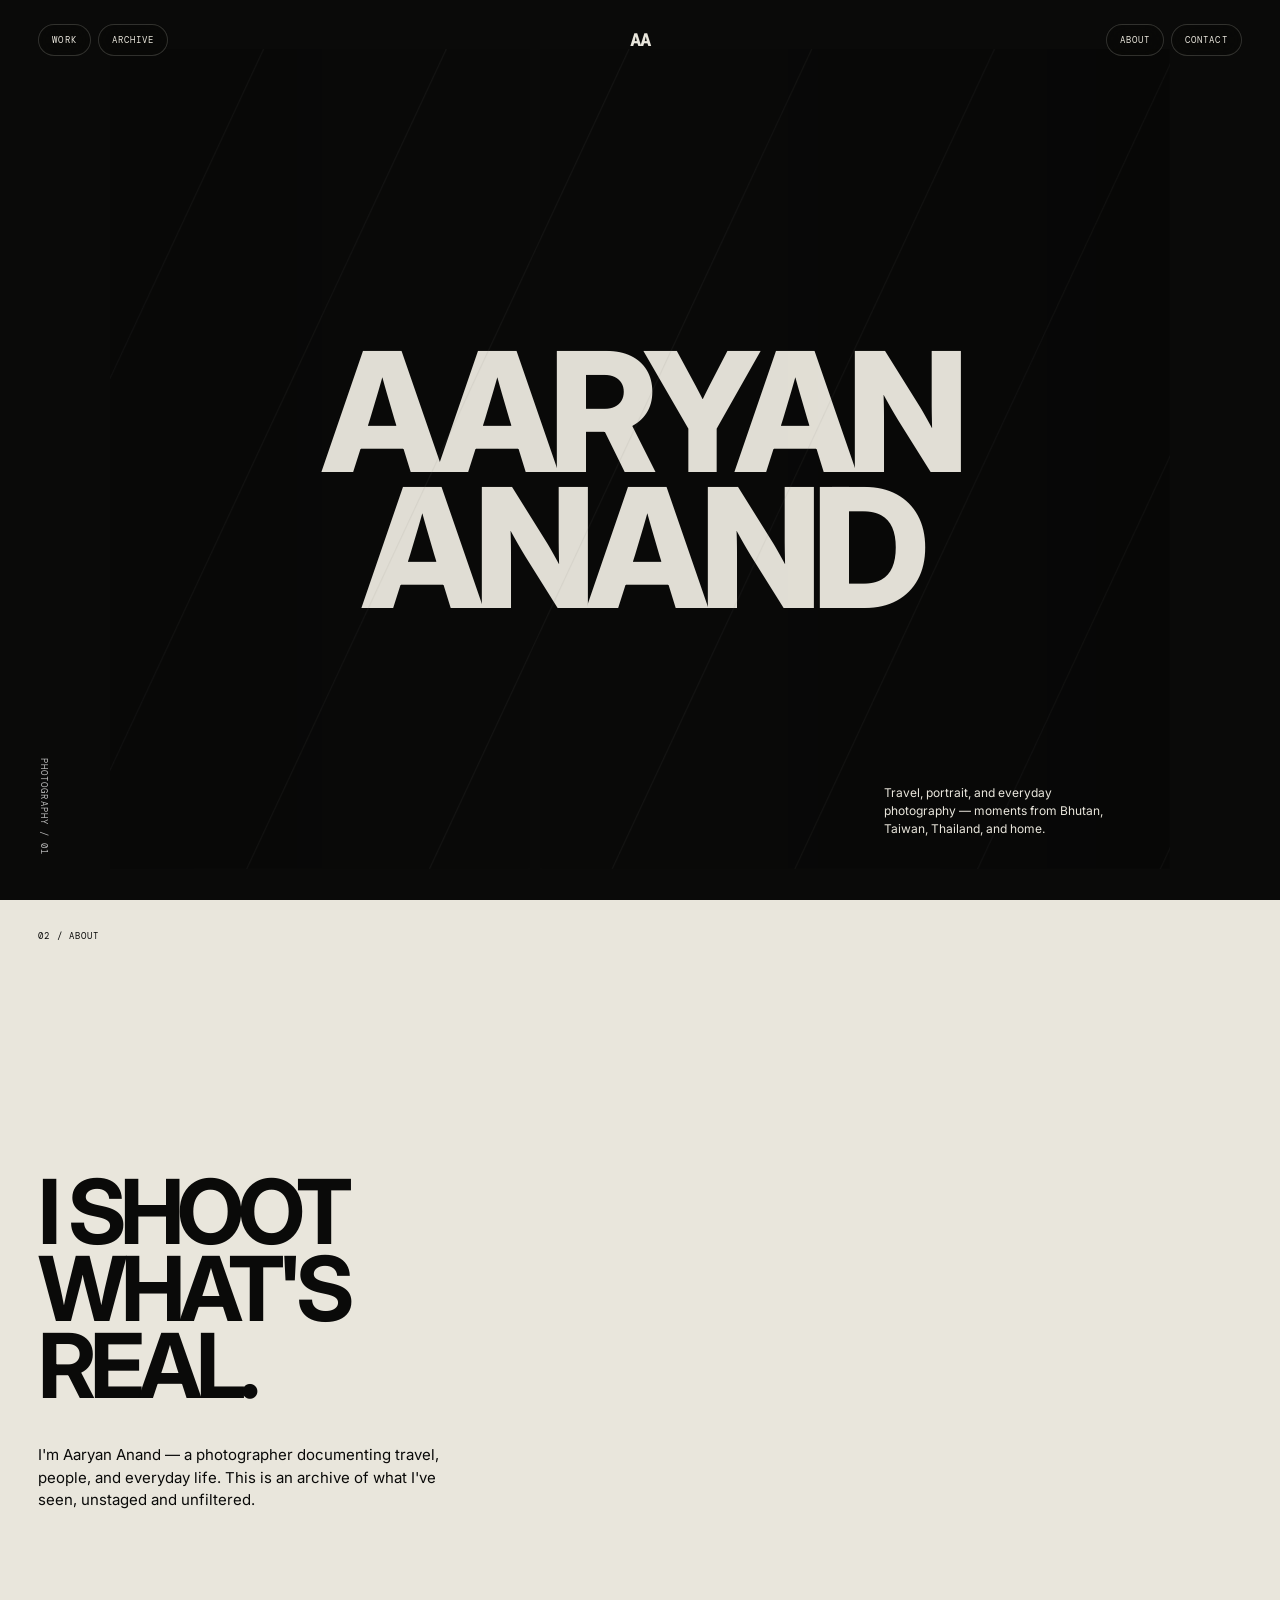
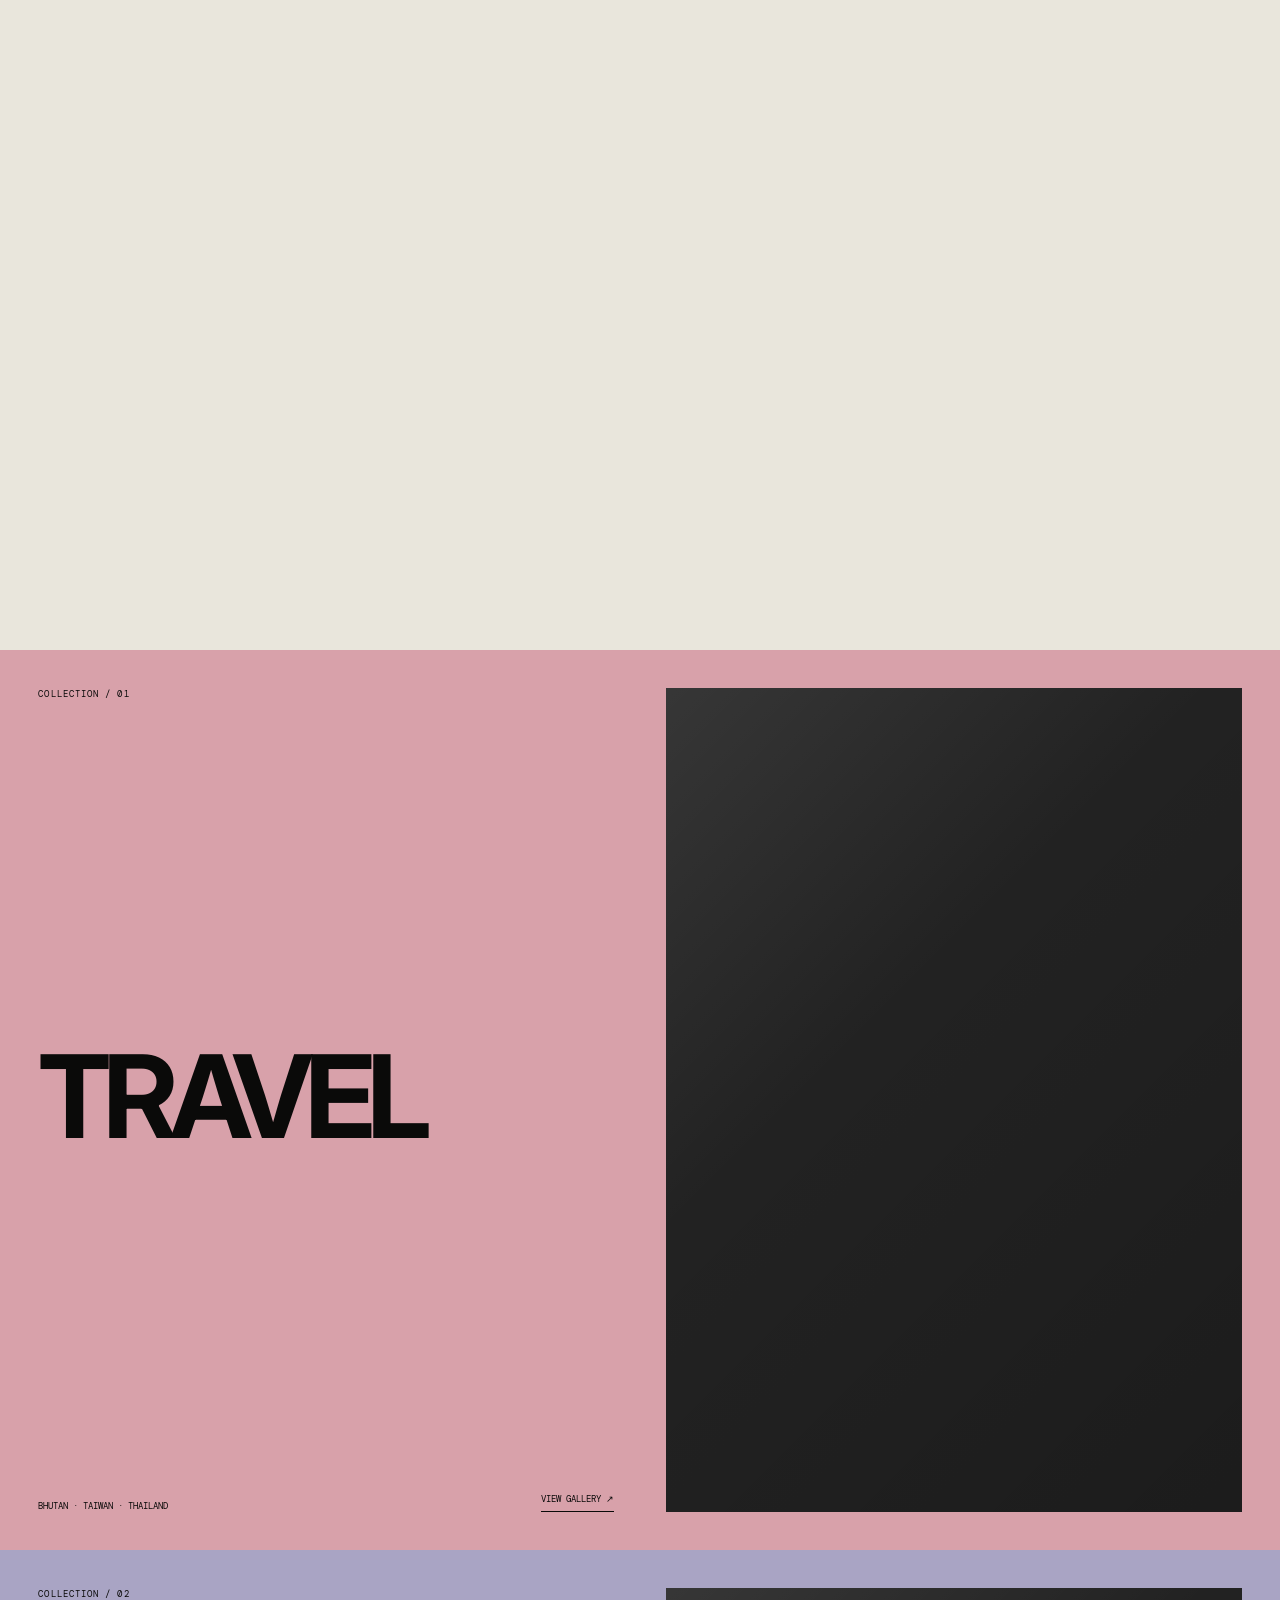
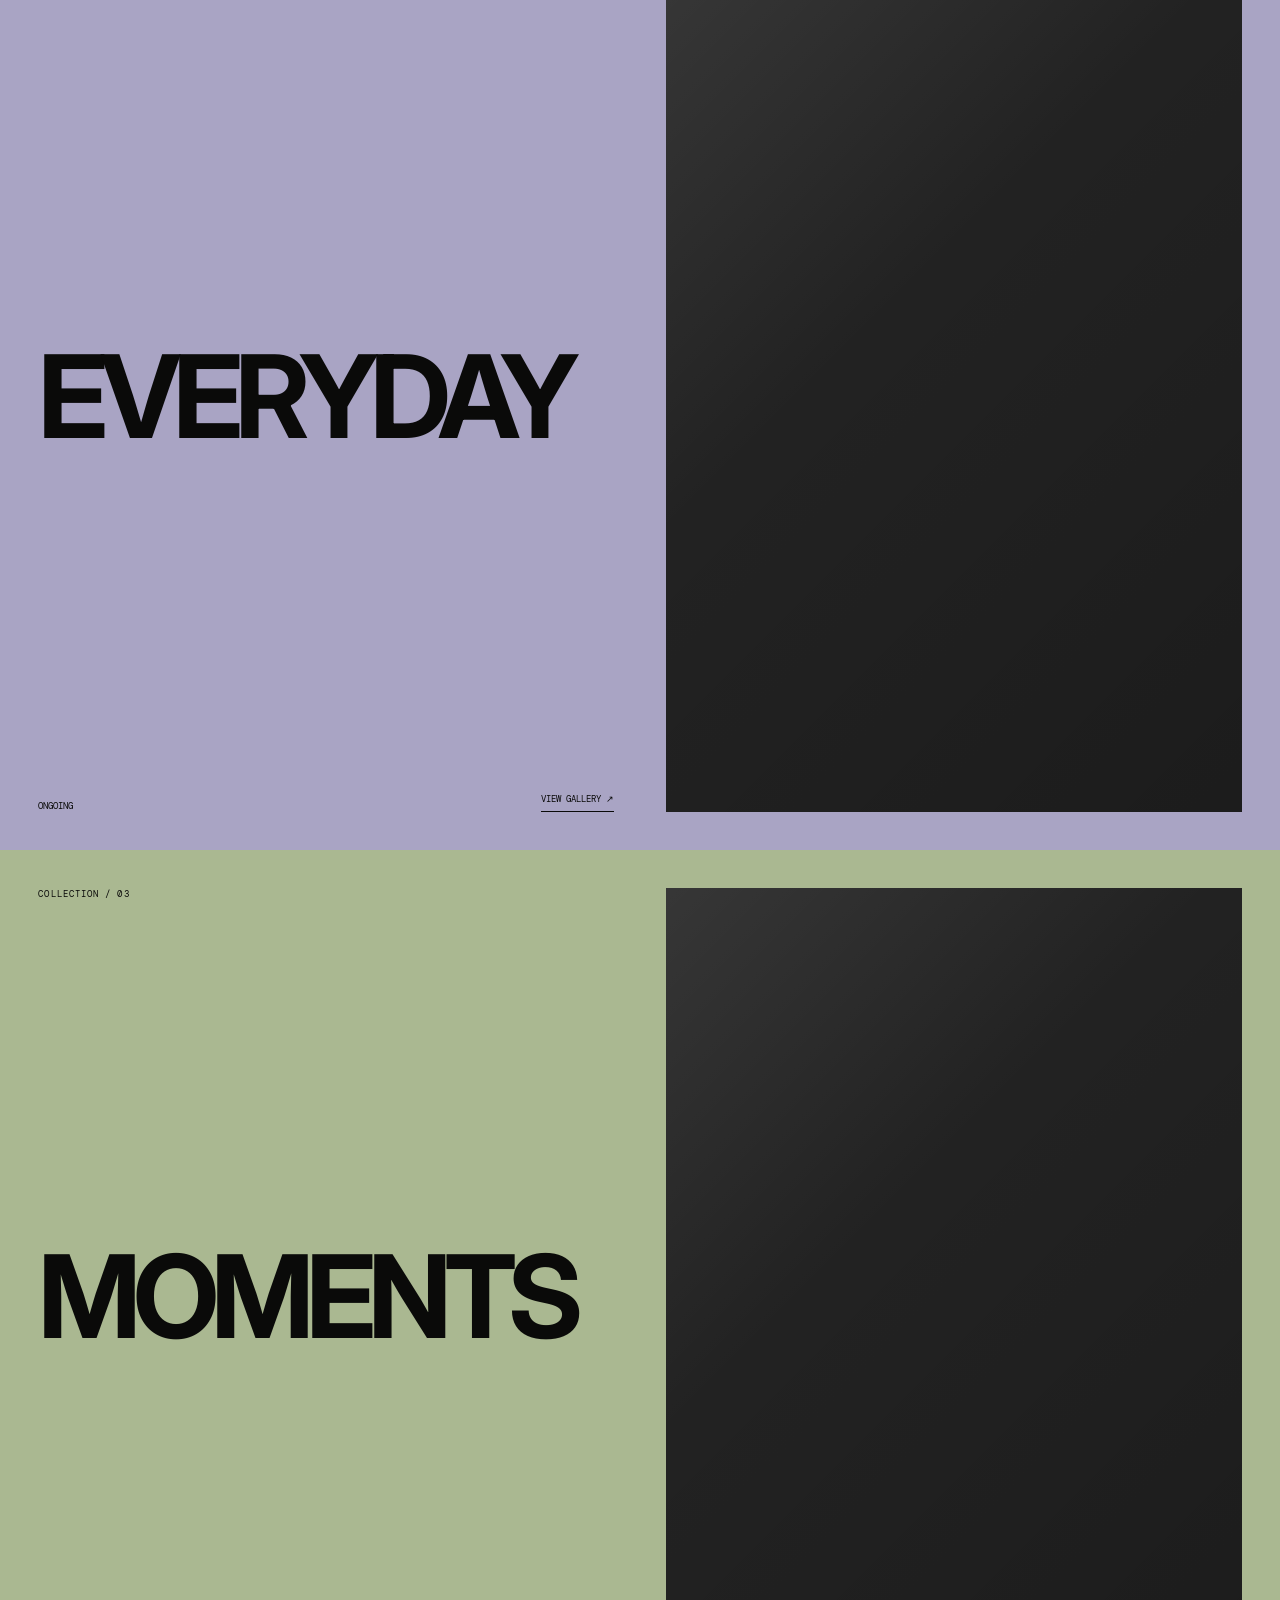
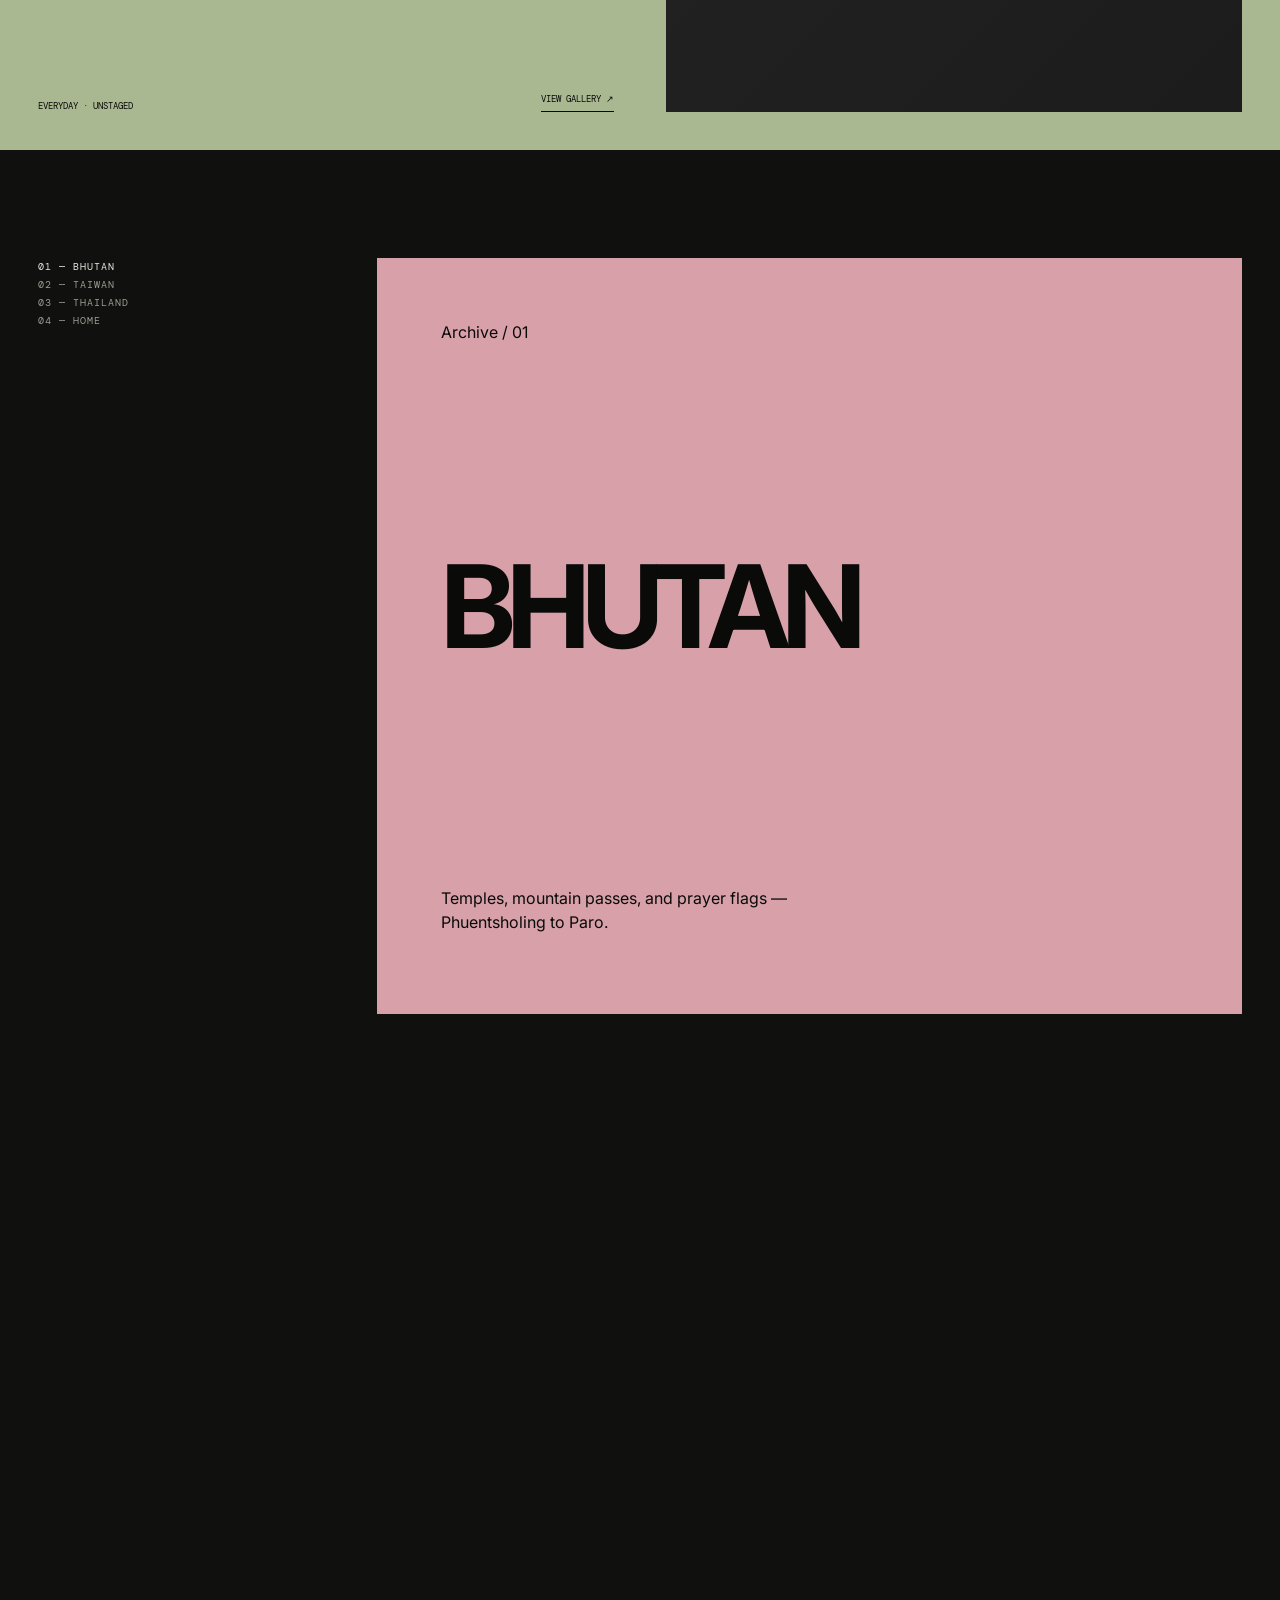
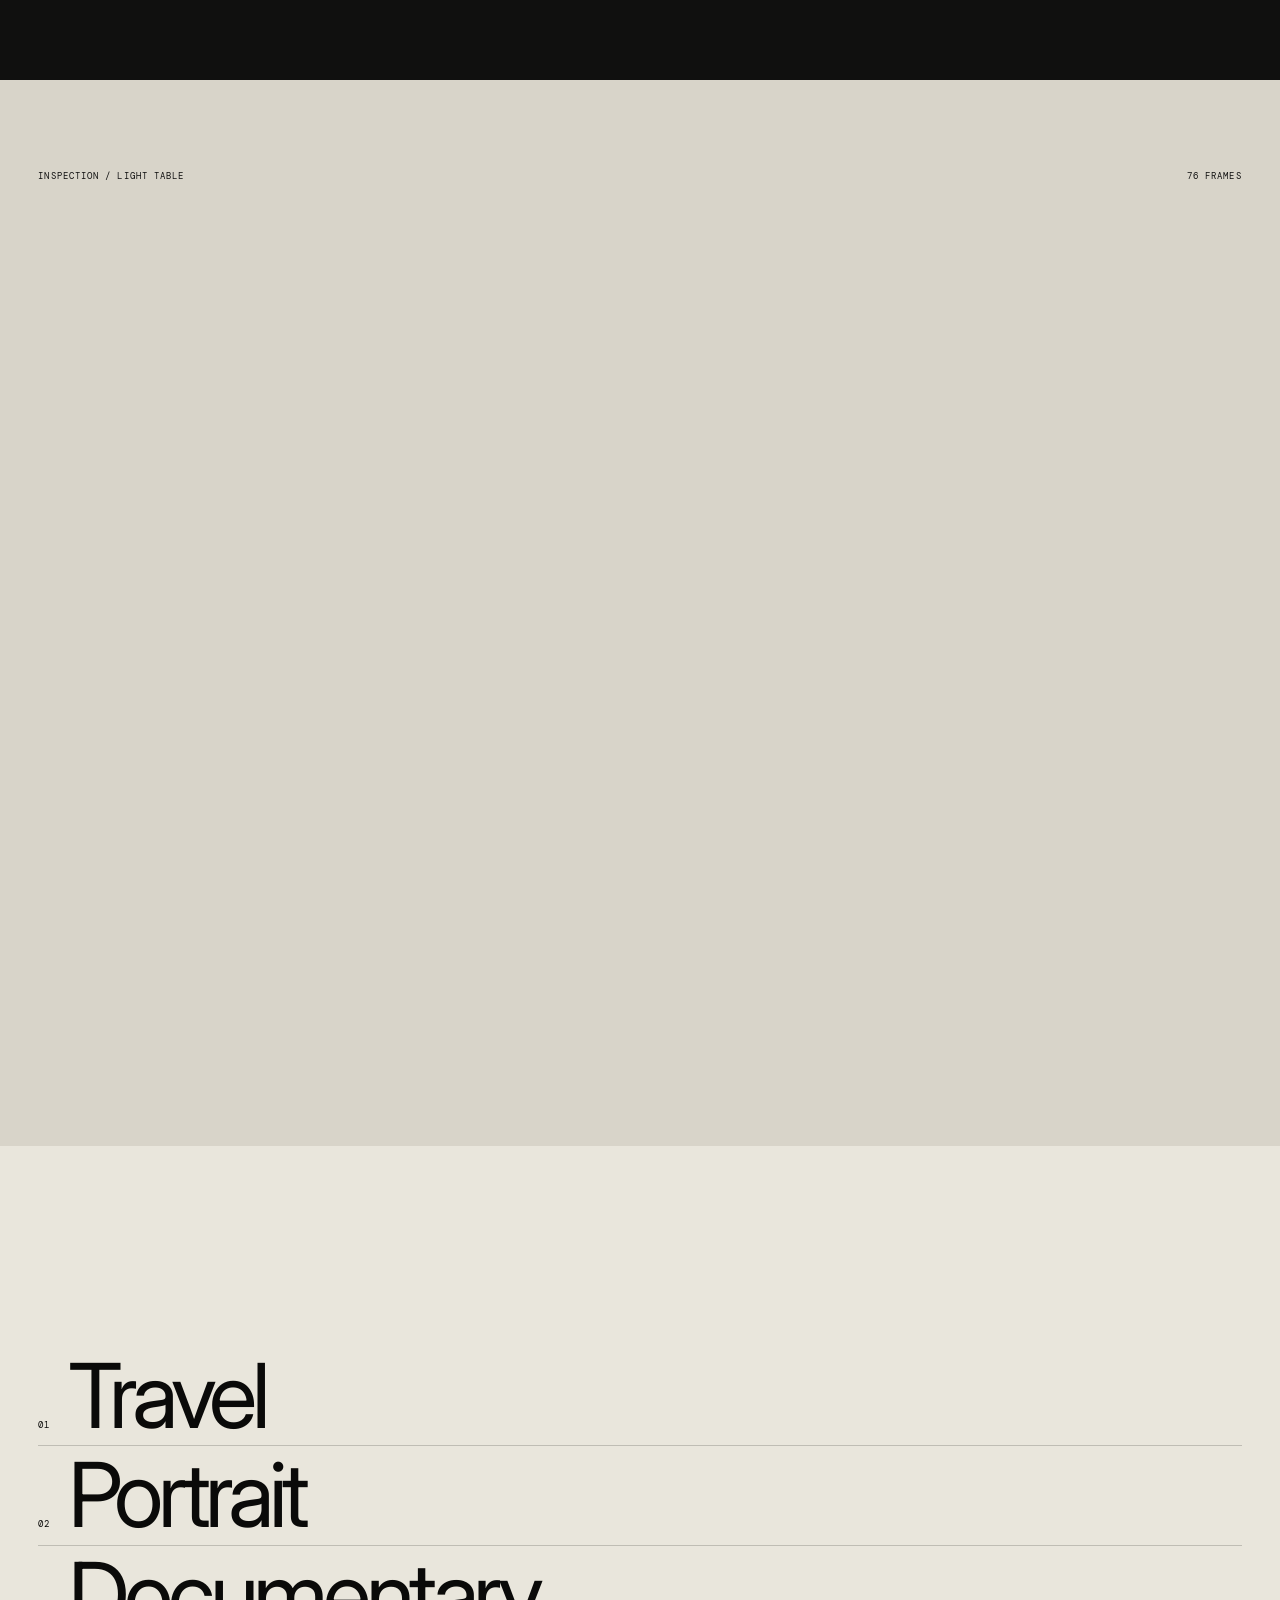
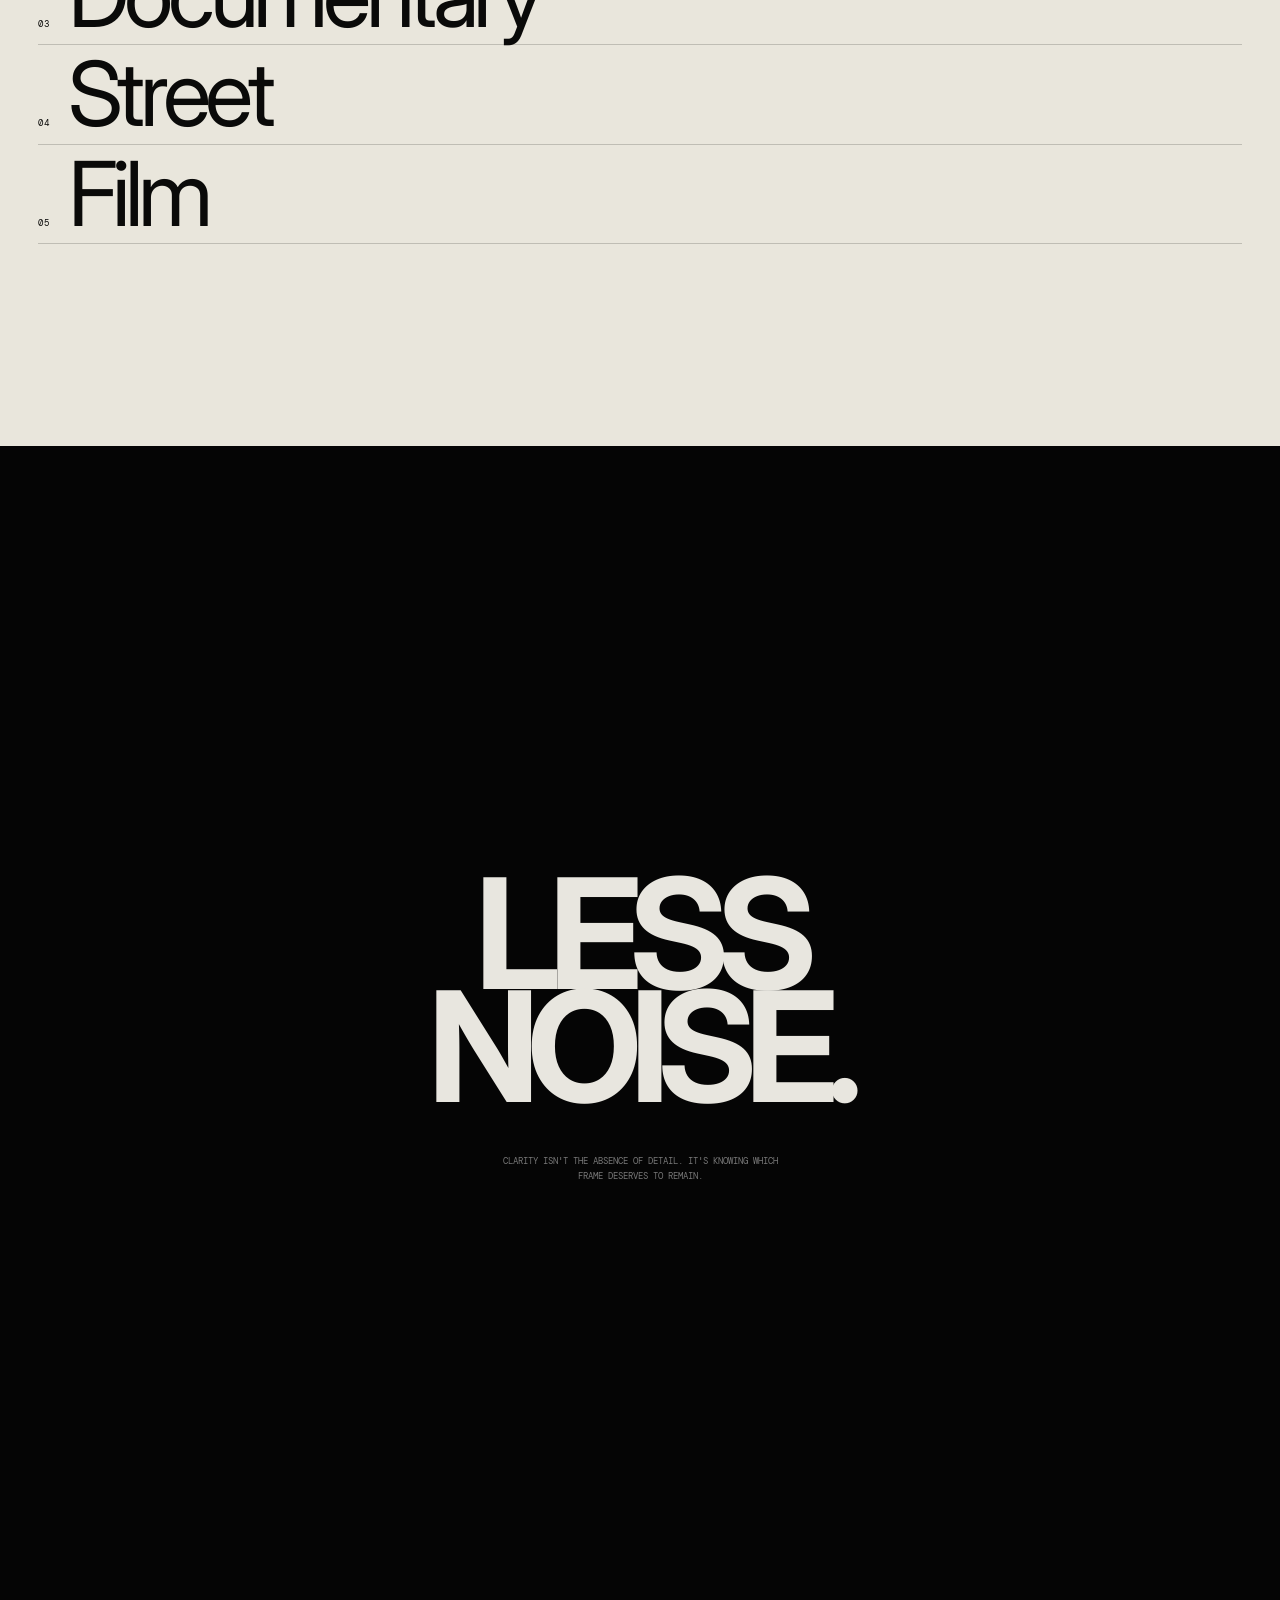
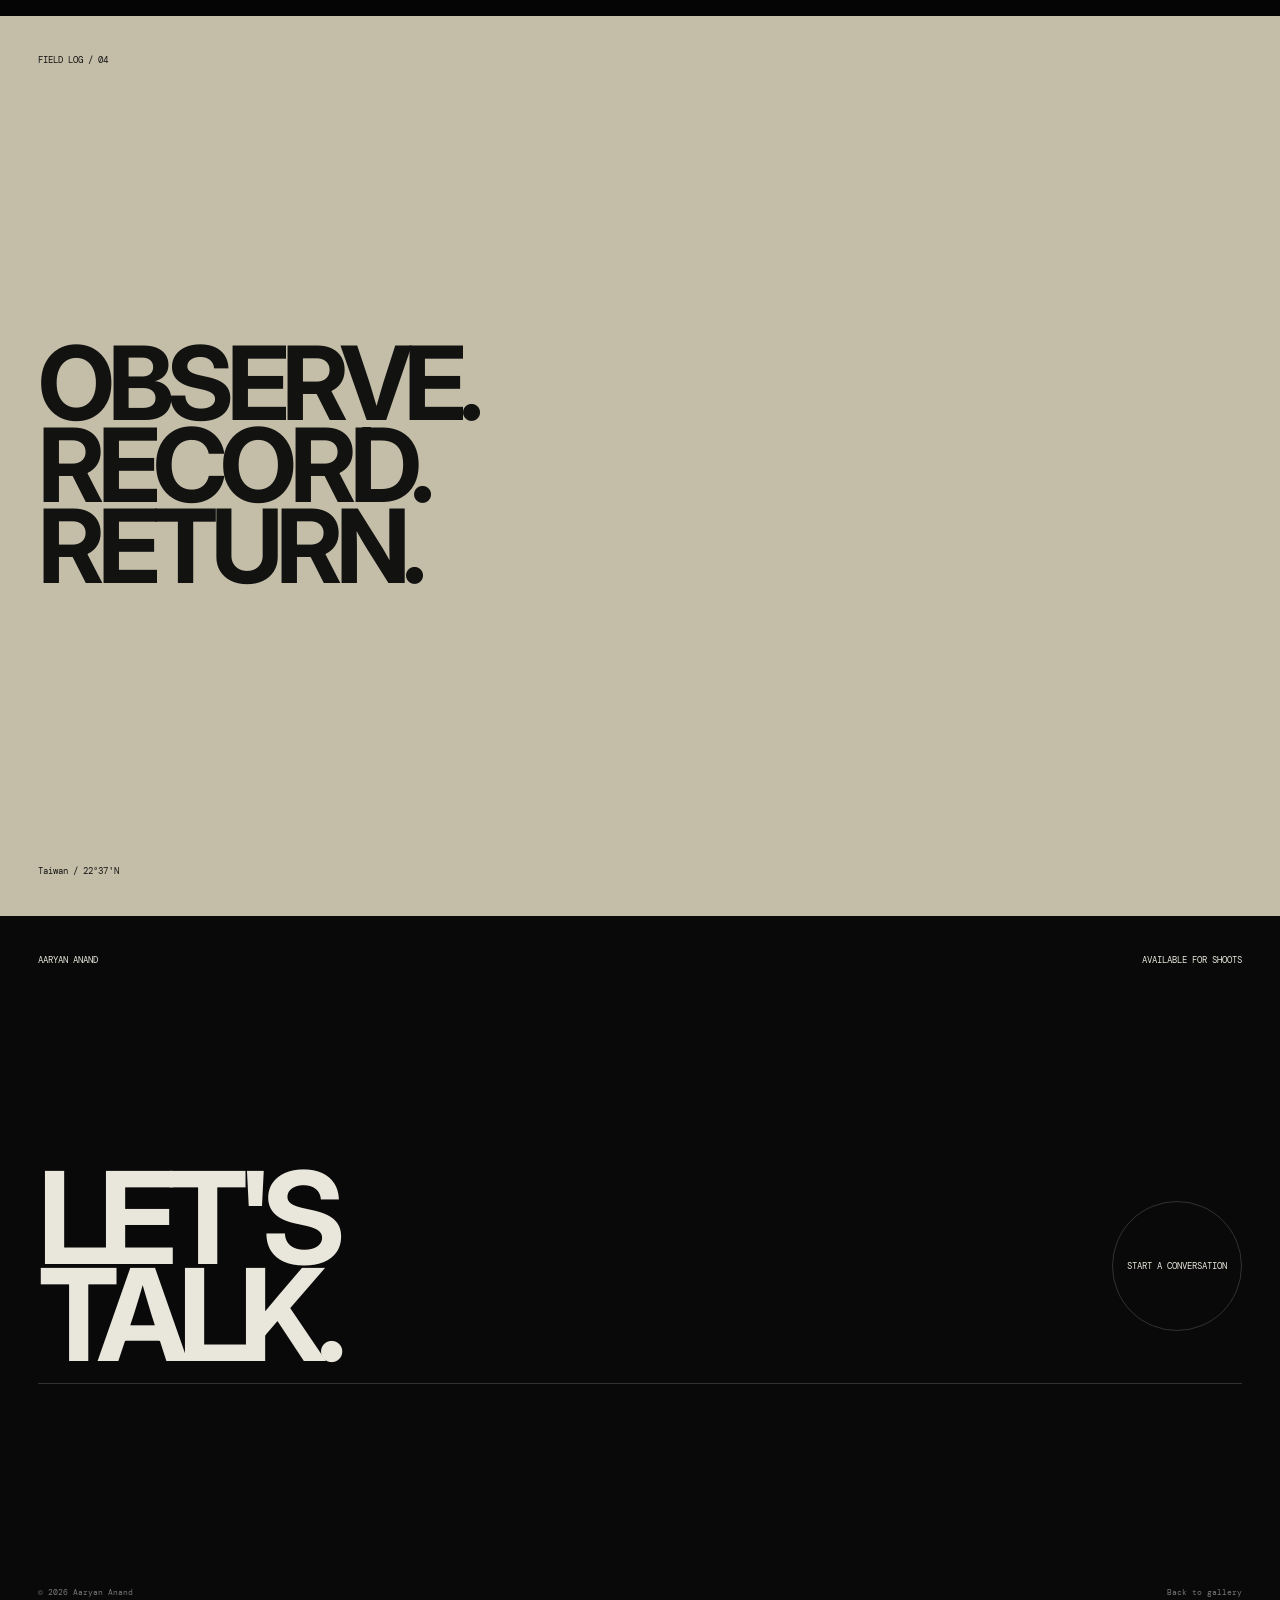
==== preview-noir.html @ b04a33f9 "Add standalone editorial preview page (dark chapters layout) A full alternate page design for compar" ====
<!doctype html>
<html lang="en">
<head>
  <meta charset="UTF-8" />
  <meta
    name="viewport"
    content="width=device-width, initial-scale=1.0"
  />

  <title>Aaryan Anand — Photography (Preview: Editorial)</title>

  <style>
    @import url('https://fonts.googleapis.com/css2?family=DM+Mono:wght@300;400;500&family=Inter:wght@400;500;600;700;800&display=swap');

    :root {
      --black: #0a0a09;
      --paper: #e9e6dc;
      --muted: #9d9a91;
      --line: rgba(233, 230, 220, .18);

      --pink: #d8a1aa;
      --lavender: #a9a4c4;
      --green: #aab891;
      --orange: #b97851;

      --pad: clamp(18px, 3vw, 48px);
      --display: "Inter", sans-serif;
      --mono: "DM Mono", monospace;
    }

    * {
      box-sizing: border-box;
    }

    html {
      scroll-behavior: smooth;
      background: var(--black);
    }

    body {
      margin: 0;
      min-width: 320px;
      background: var(--black);
      color: var(--paper);
      font-family: var(--display);
      overflow-x: hidden;
    }

    body.loading {
      overflow: hidden;
    }

    a {
      color: inherit;
      text-decoration: none;
    }

    button {
      color: inherit;
      font: inherit;
    }

    /* ---------------------------------------------------------
       LOADER
    --------------------------------------------------------- */

    .loader {
      position: fixed;
      inset: 0;
      z-index: 1000;
      display: flex;
      align-items: center;
      justify-content: center;
      background: #080807;
      transition:
        opacity 900ms cubic-bezier(.77,0,.18,1),
        visibility 900ms;
    }

    .loader.done {
      opacity: 0;
      visibility: hidden;
      pointer-events: none;
    }

    .loader-inner {
      width: min(520px, calc(100vw - 48px));
    }

    .loader-top {
      display: flex;
      justify-content: space-between;
      margin-bottom: 18px;

      font-family: var(--mono);
      font-size: 10px;
      text-transform: uppercase;
      letter-spacing: .14em;
      color: var(--muted);
    }

    .loader-line {
      height: 1px;
      background: rgba(255,255,255,.2);
      overflow: hidden;
    }

    .loader-progress {
      width: 0%;
      height: 100%;
      background: var(--paper);
      transition: width 80ms linear;
    }

    .loader-number {
      margin-top: 14px;
      font-size: clamp(60px, 12vw, 120px);
      font-weight: 800;
      letter-spacing: -.09em;
      line-height: .8;
    }

    /* ---------------------------------------------------------
       NAV
    --------------------------------------------------------- */

    .nav {
      position: absolute;
      z-index: 50;
      top: 0;
      left: 0;

      display: grid;
      grid-template-columns: 1fr auto 1fr;
      align-items: center;

      width: 100%;
      padding: 24px var(--pad);

      font-family: var(--mono);
      font-size: 9px;
      text-transform: uppercase;
      letter-spacing: .12em;
    }

    .nav-side {
      display: flex;
      gap: 7px;
    }

    .nav-side:last-child {
      justify-content: flex-end;
    }

    .nav-pill {
      border: 1px solid var(--line);
      border-radius: 999px;
      padding: 9px 13px;

      background: rgba(8,8,7,.25);
      backdrop-filter: blur(12px);

      transition:
        background .2s ease,
        color .2s ease;
    }

    .nav-pill:hover {
      background: var(--paper);
      color: var(--black);
    }

    .logo {
      font-size: 18px;
      font-weight: 800;
      letter-spacing: -.08em;
    }

    /* ---------------------------------------------------------
       HERO
    --------------------------------------------------------- */

    .hero {
      position: relative;
      min-height: 100svh;
      padding: 100px var(--pad) 40px;

      display: flex;
      align-items: center;
      justify-content: center;

      overflow: hidden;
    }

    .hero-image {
      position: absolute;
      inset: 7% 10% 5%;

      overflow: hidden;

      background-image: url('images/travel/20260317_000509__DSC03796.jpg');
      background-size: cover;
      background-position: center;

      transform:
        translate3d(
          calc(var(--mx, 0) * 8px),
          calc(var(--my, 0) * 8px),
          0
        )
        scale(1.035);

      transition: transform 1s cubic-bezier(.22,.61,.36,1);
    }

    .hero-image::before {
      content: "";
      position: absolute;
      inset: -20%;

      background:
        repeating-linear-gradient(
          120deg,
          transparent 0 80px,
          rgba(255,255,255,.05) 81px,
          transparent 82px 160px
        );

      transform: rotate(-5deg);
      mix-blend-mode: overlay;
    }

    .hero-image::after {
      content: "";
      position: absolute;
      inset: 0;

      background:
        linear-gradient(
          90deg,
          rgba(0,0,0,.2),
          transparent 40%,
          rgba(0,0,0,.25)
        );

      mix-blend-mode: multiply;
    }

    .hero-title {
      position: relative;
      z-index: 3;

      width: 100%;

      margin: 0;

      text-align: center;

      font-size: clamp(56px, 13vw, 190px);
      line-height: .82;
      letter-spacing: -.06em;
      font-weight: 800;

      mix-blend-mode: difference;
    }

    .hero-description {
      position: absolute;
      z-index: 5;

      right: 13%;
      bottom: 50px;

      width: 230px;

      font-size: 12px;
      line-height: 1.5;
    }

    .hero-index {
      position: absolute;
      z-index: 5;

      left: var(--pad);
      bottom: 45px;

      font-family: var(--mono);
      font-size: 9px;
      letter-spacing: .12em;
      text-transform: uppercase;

      writing-mode: vertical-rl;

      color: rgba(255,255,255,.7);
    }

    /* ---------------------------------------------------------
       INTRO / PINNED BIO
    --------------------------------------------------------- */

    .bio {
      min-height: 150vh;
      position: relative;
      background: var(--paper);
      color: var(--black);
    }

    .bio-sticky {
      position: sticky;
      top: 0;

      min-height: 100svh;

      display: grid;
      grid-template-columns: 1fr 1fr;

      align-items: center;

      padding: var(--pad);

      overflow: hidden;
    }

    .bio-label {
      position: absolute;
      top: 30px;
      left: var(--pad);

      font-family: var(--mono);
      font-size: 9px;
      text-transform: uppercase;
      letter-spacing: .12em;
    }

    .bio-copy {
      max-width: 760px;
    }

    .bio-copy h2 {
      margin: 0;

      font-size: clamp(46px, 7vw, 110px);
      line-height: .86;
      letter-spacing: -.07em;
    }

    .bio-copy p {
      max-width: 420px;
      margin-top: 40px;

      font-size: 15px;
      line-height: 1.5;
    }

    .bio-portrait {
      position: relative;

      width: min(75%, 450px);
      aspect-ratio: .75;

      justify-self: center;

      overflow: hidden;

      background-image: url('images/travel/20260316_231208__DSC03764.jpg');
      background-size: cover;
      background-position: center;

      filter: grayscale(.25);
    }

    .bio-portrait::after {
      content: "";

      position: absolute;
      inset: 0;

      background:
        linear-gradient(
          90deg,
          transparent 30%,
          rgba(255,255,255,.25),
          transparent 70%
        );

      transform:
        translateX(
          calc(var(--bio-light, -100) * 1%)
        );

      transition: transform .15s linear;
    }

    /* ---------------------------------------------------------
       PROJECT CHAPTERS
    --------------------------------------------------------- */

    .chapter {
      position: relative;

      min-height: 100svh;

      padding: var(--pad);

      display: grid;
      grid-template-columns: 1fr 1fr;
      gap: clamp(20px, 4vw, 70px);

      align-items: stretch;
    }

    .chapter-content {
      display: flex;
      flex-direction: column;
      justify-content: space-between;
    }

    .chapter-number {
      font-family: var(--mono);
      font-size: 9px;
      letter-spacing: .12em;
      text-transform: uppercase;
    }

    .chapter-title {
      margin: auto 0;

      max-width: 8ch;

      font-size: clamp(60px, 9vw, 130px);
      line-height: .8;
      letter-spacing: -.07em;
    }

    .chapter-footer {
      display: flex;
      justify-content: space-between;
      align-items: end;

      font-family: var(--mono);
      font-size: 9px;
      text-transform: uppercase;
    }

    .chapter-link {
      border-bottom: 1px solid currentColor;
      padding-bottom: 6px;
    }

    .chapter-media {
      position: relative;

      overflow: hidden;

      min-height: 70vh;

      background: #222;
    }

    .chapter-media-inner {
      position: absolute;
      inset: -4%;

      background-size: cover;
      background-position: center;

      transition:
        transform 900ms cubic-bezier(.22,.61,.36,1);
    }

    .chapter:hover .chapter-media-inner,
    .chapter:focus-within .chapter-media-inner {
      transform: scale(1.02);
    }

    .chapter-media-inner::after {
      content: "";

      position: absolute;
      inset: 0;

      background:
        linear-gradient(
          135deg,
          rgba(255,255,255,.1),
          transparent 40%,
          rgba(0,0,0,.2)
        );
    }

    .project-one { background-image: url('images/travel/20260318_223300__DSC04176.jpg'); }
    .project-two { background-image: url('images/everyday/20260808_183142__DSC04086.jpg'); }
    .project-three { background-image: url('images/everyday/DSCF2049.jpg'); }

    .pink {
      background-color: var(--pink);
      color: var(--black);
    }

    .lavender {
      background-color: var(--lavender);
      color: var(--black);
    }

    .green {
      background-color: var(--green);
      color: var(--black);
    }

    .orange {
      background-color: var(--orange);
      color: var(--paper);
    }

    /* ---------------------------------------------------------
       ARCHIVE
    --------------------------------------------------------- */

    .archive {
      position: relative;

      min-height: 170vh;

      background: #10100f;
      padding: 12vh var(--pad);
    }

    .archive-sticky {
      position: sticky;
      top: 8vh;

      min-height: 84vh;

      display: grid;
      grid-template-columns: .25fr .75fr;
      gap: 50px;
    }

    .archive-index {
      font-family: var(--mono);
      font-size: 10px;
      line-height: 1.8;
      text-transform: uppercase;
      letter-spacing: .1em;
    }

    .archive-index span {
      display: block;
      color: var(--muted);
      transition: color .25s;
    }

    .archive-index span.active {
      color: var(--paper);
    }

    .archive-player {
      position: relative;
      overflow: hidden;

      background: #191917;
    }

    .archive-track {
      position: absolute;
      inset: 0;

      display: flex;

      transition:
        transform 700ms cubic-bezier(.22,.61,.36,1);
    }

    .archive-card {
      min-width: 100%;
      padding: clamp(25px, 5vw, 70px);

      display: flex;
      flex-direction: column;
      justify-content: space-between;
    }

    .archive-card h3 {
      margin: 0;

      font-size: clamp(50px, 9vw, 130px);
      line-height: .8;
      letter-spacing: -.07em;
    }

    .archive-card p {
      max-width: 350px;
      line-height: 1.5;
    }

    /* ---------------------------------------------------------
       LIGHT TABLE
    --------------------------------------------------------- */

    .light-table {
      min-height: 110vh;

      position: relative;

      background: #d8d4c9;
      color: #111;
      padding: 10vh var(--pad);
    }

    .light-table-header {
      display: flex;
      justify-content: space-between;

      font-family: var(--mono);
      font-size: 9px;
      text-transform: uppercase;
      letter-spacing: .12em;
    }

    .light-grid {
      margin-top: 8vh;

      display: grid;
      grid-template-columns: repeat(3, 1fr);
      gap: 2px;
    }

    .light-image {
      aspect-ratio: 1;

      position: relative;
      overflow: hidden;

      background-size: cover;
      background-position: center;

      filter: grayscale(.5);

      transition:
        filter .4s ease,
        transform .4s ease;
    }

    .light-image:hover {
      filter: grayscale(0);
      transform: scale(.985);
    }

    .light-image:nth-child(1) { background-image: url('images/travel/20260315_111827__DSC03591.jpg'); }
    .light-image:nth-child(2) { background-image: url('images/travel/20260316_083916__DSC03754.jpg'); }
    .light-image:nth-child(3) { background-image: url('images/travel/20260317_013229__DSC03810.jpg'); }
    .light-image:nth-child(4) { background-image: url('images/travel/20260317_073949__DSC03896.jpg'); }
    .light-image:nth-child(5) { background-image: url('images/everyday/20260809_001425__DSC04165.jpg'); }
    .light-image:nth-child(6) { background-image: url('images/everyday/DSCF2017.jpg'); }

    /* ---------------------------------------------------------
       SERVICES
    --------------------------------------------------------- */

    .services {
      min-height: 100svh;

      display: flex;
      align-items: center;

      padding: var(--pad);

      background: var(--paper);
      color: var(--black);
    }

    .services-list {
      width: 100%;
    }

    .service {
      display: flex;
      align-items: baseline;
      gap: 18px;

      padding: 8px 0;

      border-bottom: 1px solid rgba(0,0,0,.18);

      font-size: clamp(44px, 7vw, 105px);
      line-height: .92;
      letter-spacing: -.06em;

      transition:
        padding-left .35s cubic-bezier(.22,.61,.36,1);
    }

    .service:hover {
      padding-left: 3vw;
    }

    .service small {
      font-family: var(--mono);
      font-size: 9px;
      letter-spacing: .08em;
    }

    /* ---------------------------------------------------------
       DARK ROOM
    --------------------------------------------------------- */

    .dark-room {
      min-height: 130vh;

      display: flex;
      align-items: center;
      justify-content: center;

      background: #050505;
      color: #e8e6df;

      text-align: center;
    }

    .dark-room-content {
      width: min(800px, 90%);
    }

    .dark-room h2 {
      margin: 0;

      font-size: clamp(60px, 12vw, 180px);
      line-height: .74;
      letter-spacing: -.08em;
    }

    .dark-room p {
      max-width: 300px;
      margin: 50px auto 0;

      font-family: var(--mono);
      font-size: 9px;
      line-height: 1.7;
      text-transform: uppercase;
      color: #777;
    }

    /* ---------------------------------------------------------
       FIELD LOG
    --------------------------------------------------------- */

    .field-log {
      min-height: 100svh;

      display: grid;
      grid-template-columns: 1fr 1fr;

      background: #c4bea9;
      color: #121211;
    }

    .field-log-copy {
      padding: var(--pad);

      display: flex;
      flex-direction: column;
      justify-content: space-between;
    }

    .field-log-copy h2 {
      margin: auto 0;

      font-size: clamp(52px, 8vw, 120px);
      line-height: .8;
      letter-spacing: -.07em;
    }

    .field-log-image {
      background-image: url('images/travel/20260403_022203__DSC00234.jpg');
      background-size: cover;
      background-position: center;
    }

    /* ---------------------------------------------------------
       FOOTER
    --------------------------------------------------------- */

    .footer {
      min-height: 80vh;

      display: flex;
      flex-direction: column;
      justify-content: space-between;

      padding: var(--pad);

      background: #090909;
    }

    .footer-top {
      display: flex;
      justify-content: space-between;

      font-family: var(--mono);
      font-size: 9px;
      text-transform: uppercase;
    }

    .footer-cta {
      display: flex;
      align-items: center;
      justify-content: space-between;

      border-bottom: 1px solid var(--line);

      padding-bottom: 20px;
    }

    .footer-cta h2 {
      margin: 0;

      font-size: clamp(52px, 10vw, 160px);
      line-height: .76;
      letter-spacing: -.08em;
    }

    .magnetic {
      width: 130px;
      height: 130px;

      border: 1px solid var(--line);
      border-radius: 50%;

      display: flex;
      align-items: center;
      justify-content: center;
      text-align: center;

      font-family: var(--mono);
      font-size: 9px;
      text-transform: uppercase;

      transition:
        transform .25s cubic-bezier(.22,.61,.36,1),
        background .25s;
    }

    .magnetic:hover {
      background: var(--paper);
      color: var(--black);
    }

    .footer-bottom {
      display: flex;
      justify-content: space-between;

      font-family: var(--mono);
      font-size: 8px;
      color: #777;
    }

    /* ---------------------------------------------------------
       MOBILE
    --------------------------------------------------------- */

    @media(max-width: 760px) {

      .nav {
        grid-template-columns: 1fr auto;
      }

      .nav-side:first-child {
        display: none;
      }

      .nav-side:last-child {
        display: none;
      }

      .logo {
        justify-self: start;
      }

      .hero {
        min-height: 100svh;
      }

      .hero-image {
        inset: 10% 18px 8%;
      }

      .hero-title {
        font-size: 15vw;
      }

      .hero-description {
        right: 24px;
        bottom: 40px;
      }

      .hero-index {
        display: none;
      }

      .bio {
        min-height: auto;
      }

      .bio-sticky {
        position: relative;

        min-height: 100svh;

        grid-template-columns: 1fr;
        gap: 50px;
      }

      .bio-portrait {
        width: 65%;
        justify-self: end;
      }

      .chapter {
        grid-template-columns: 1fr;
        min-height: auto;
        padding-top: 80px;
      }

      .chapter-content {
        min-height: 65svh;
      }

      .chapter-media {
        min-height: 75svh;
      }

      .archive {
        min-height: 120vh;
      }

      .archive-sticky {
        grid-template-columns: 1fr;
        gap: 20px;
      }

      .archive-index {
        display: flex;
        gap: 20px;
        overflow: auto;
      }

      .archive-index span {
        white-space: nowrap;
      }

      .light-grid {
        grid-template-columns: 1fr 1fr;
      }

      .service {
        font-size: 15vw;
      }

      .field-log {
        grid-template-columns: 1fr;
      }

      .field-log-image {
        min-height: 60vh;
      }

      .footer-cta {
        align-items: end;
      }

      .magnetic {
        width: 90px;
        height: 90px;
      }
    }

    /* ---------------------------------------------------------
       REDUCED MOTION
    --------------------------------------------------------- */

    @media(prefers-reduced-motion: reduce) {

      html {
        scroll-behavior: auto;
      }

      *,
      *::before,
      *::after {
        transition-duration: 0.001ms !important;
        animation-duration: 0.001ms !important;
        animation-iteration-count: 1 !important;
      }

      .loader {
        display: none;
      }

      body.loading {
        overflow: auto;
      }
    }
  </style>
</head>

<body class="loading">

  <!-- =========================================================
       LOADER
  ========================================================== -->

  <div class="loader" id="loader">

    <div class="loader-inner">

      <div class="loader-top">
        <span>Roll / 001</span>
        <span id="loaderStatus">Initializing</span>
      </div>

      <div class="loader-line">
        <div class="loader-progress" id="loaderProgress"></div>
      </div>

      <div class="loader-number" id="loaderNumber">
        00
      </div>

    </div>

  </div>


  <!-- =========================================================
       NAV
  ========================================================== -->

  <nav class="nav">

    <div class="nav-side">
      <a href="#work" class="nav-pill">Work</a>
      <a href="#archive" class="nav-pill">Archive</a>
    </div>

    <a href="/" class="logo">AA</a>

    <div class="nav-side">
      <a href="#about" class="nav-pill">About</a>
      <a href="#contact" class="nav-pill">Contact</a>
    </div>

  </nav>


  <main>

    <!-- =======================================================
         HERO
    ======================================================== -->

    <section class="hero">

      <div class="hero-image" id="heroImage"></div>

      <h1 class="hero-title">
        AARYAN ANAND
      </h1>

      <span class="hero-index">
        Photography / 01
      </span>

      <p class="hero-description">
        Travel, portrait, and everyday photography — moments from Bhutan, Taiwan, Thailand, and home.
      </p>

    </section>


    <!-- =======================================================
         PINNED BIO
    ======================================================== -->

    <section class="bio" id="about">

      <div class="bio-sticky">

        <div class="bio-label">
          02 / About
        </div>

        <div class="bio-copy">

          <h2>
            I SHOOT<br>
            WHAT'S<br>
            REAL.
          </h2>

          <p>
            I'm Aaryan Anand — a photographer documenting travel, people,
            and everyday life. This is an archive of what I've seen,
            unstaged and unfiltered.
          </p>

        </div>

        <div
          class="bio-portrait"
          id="bioPortrait"
        ></div>

      </div>

    </section>


    <!-- =======================================================
         CHAPTER 01 — TRAVEL
    ======================================================== -->

    <section
      class="chapter pink"
      id="work"
    >

      <div class="chapter-content">

        <span class="chapter-number">
          Collection / 01
        </span>

        <h2 class="chapter-title">
          TRAVEL
        </h2>

        <div class="chapter-footer">
          <span>Bhutan · Taiwan · Thailand</span>

          <a href="/" class="chapter-link">
            View gallery ↗
          </a>
        </div>

      </div>

      <div class="chapter-media">

        <div
          class="chapter-media-inner project-one"
        ></div>

      </div>

    </section>


    <!-- =======================================================
         CHAPTER 02 — EVERYDAY
    ======================================================== -->

    <section class="chapter lavender">

      <div class="chapter-content">

        <span class="chapter-number">
          Collection / 02
        </span>

        <h2 class="chapter-title">
          EVERYDAY
        </h2>

        <div class="chapter-footer">
          <span>Ongoing</span>

          <a href="/" class="chapter-link">
            View gallery ↗
          </a>
        </div>

      </div>

      <div class="chapter-media">

        <div
          class="chapter-media-inner project-two"
        ></div>

      </div>

    </section>


    <!-- =======================================================
         CHAPTER 03 — EVERYDAY II
    ======================================================== -->

    <section class="chapter green">

      <div class="chapter-content">

        <span class="chapter-number">
          Collection / 03
        </span>

        <h2 class="chapter-title">
          MOMENTS
        </h2>

        <div class="chapter-footer">
          <span>Everyday · Unstaged</span>

          <a href="/" class="chapter-link">
            View gallery ↗
          </a>
        </div>

      </div>

      <div class="chapter-media">

        <div
          class="chapter-media-inner project-three"
        ></div>

      </div>

    </section>


    <!-- =======================================================
         ARCHIVE / PLAYHEAD
    ======================================================== -->

    <section
      class="archive"
      id="archive"
    >

      <div class="archive-sticky">

        <div
          class="archive-index"
          id="archiveIndex"
        >

          <span class="active">01 — Bhutan</span>
          <span>02 — Taiwan</span>
          <span>03 — Thailand</span>
          <span>04 — Home</span>

        </div>

        <div class="archive-player">

          <div
            class="archive-track"
            id="archiveTrack"
          >

            <article class="archive-card pink">
              <span>Archive / 01</span>

              <h3>
                BHUTAN
              </h3>

              <p>
                Temples, mountain passes, and prayer flags —
                Phuentsholing to Paro.
              </p>
            </article>

            <article class="archive-card lavender">
              <span>Archive / 02</span>

              <h3>
                TAIWAN
              </h3>

              <p>
                Kaohsiung streets and Taipei nights.
              </p>
            </article>

            <article class="archive-card green">
              <span>Archive / 03</span>

              <h3>
                THAILAND
              </h3>

              <p>
                Bangkok, early mornings and street life.
              </p>
            </article>

            <article class="archive-card orange">
              <span>Archive / 04</span>

              <h3>
                HOME
              </h3>

              <p>
                California coastline and everyday moments.
              </p>
            </article>

          </div>

        </div>

      </div>

    </section>


    <!-- =======================================================
         LIGHT TABLE
    ======================================================== -->

    <section class="light-table">

      <div class="light-table-header">
        <span>Inspection / Light Table</span>
        <span>76 Frames</span>
      </div>

      <div class="light-grid">

        <div class="light-image"></div>
        <div class="light-image"></div>
        <div class="light-image"></div>
        <div class="light-image"></div>
        <div class="light-image"></div>
        <div class="light-image"></div>

      </div>

    </section>


    <!-- =======================================================
         SERVICES
    ======================================================== -->

    <section class="services">

      <div class="services-list">

        <div class="service">
          <small>01</small>
          Travel
        </div>

        <div class="service">
          <small>02</small>
          Portrait
        </div>

        <div class="service">
          <small>03</small>
          Documentary
        </div>

        <div class="service">
          <small>04</small>
          Street
        </div>

        <div class="service">
          <small>05</small>
          Film
        </div>

      </div>

    </section>


    <!-- =======================================================
         DARK ROOM
    ======================================================== -->

    <section class="dark-room">

      <div class="dark-room-content">

        <h2>
          LESS<br>
          NOISE.
        </h2>

        <p>
          Clarity isn't the absence of detail.
          It's knowing which frame
          deserves to remain.
        </p>

      </div>

    </section>


    <!-- =======================================================
         FIELD LOG
    ======================================================== -->

    <section class="field-log">

      <div class="field-log-copy">

        <span
          style="
            font-family: var(--mono);
            font-size: 9px;
            text-transform: uppercase;
          "
        >
          Field log / 04
        </span>

        <h2>
          OBSERVE.<br>
          RECORD.<br>
          RETURN.
        </h2>

        <span
          style="
            font-family: var(--mono);
            font-size: 9px;
          "
        >
          Taiwan / 22°37′N
        </span>

      </div>

      <div class="field-log-image"></div>

    </section>


    <!-- =======================================================
         FOOTER
    ======================================================== -->

    <footer
      class="footer"
      id="contact"
    >

      <div class="footer-top">
        <span>Aaryan Anand</span>
        <span>Available for shoots</span>
      </div>

      <div class="footer-cta">

        <h2>
          LET'S<br>
          TALK.
        </h2>

        <a
          href="mailto:aaryan.r.anand@gmail.com"
          class="magnetic"
          id="magnetic"
        >
          Start a conversation
        </a>

      </div>

      <div class="footer-bottom">

        <span>
          © 2026 Aaryan Anand
        </span>

        <span>
          <a href="/">Back to gallery</a>
        </span>

      </div>

    </footer>

  </main>


  <script>

    /* =========================================================
       LOADER
    ========================================================= */

    const loader = document.getElementById("loader");
    const progress = document.getElementById("loaderProgress");
    const number = document.getElementById("loaderNumber");
    const status = document.getElementById("loaderStatus");

    let loadingProgress = 0;

    const loadingTimer = setInterval(() => {

      loadingProgress += Math.random() * 8 + 3;

      if (loadingProgress >= 100) {

        loadingProgress = 100;

        clearInterval(loadingTimer);

        status.textContent = "Ready";

        setTimeout(() => {

          loader.classList.add("done");
          document.body.classList.remove("loading");

        }, 450);

      } else {

        status.textContent =
          loadingProgress < 30
            ? "Initializing"
            : loadingProgress < 70
              ? "Decoding"
              : "Preparing";

      }

      progress.style.width = `${loadingProgress}%`;

      number.textContent =
        String(Math.floor(loadingProgress)).padStart(2, "0");

    }, 70);


    /* =========================================================
       HERO MOUSE PARALLAX
    ========================================================= */

    const hero = document.querySelector(".hero");

    hero.addEventListener("pointermove", event => {

      const rect = hero.getBoundingClientRect();

      const x =
        (event.clientX - rect.left) /
        rect.width -
        .5;

      const y =
        (event.clientY - rect.top) /
        rect.height -
        .5;

      hero.style.setProperty("--mx", x);
      hero.style.setProperty("--my", y);

    });


    /* =========================================================
       BIO LIGHT TABLE EFFECT
    ========================================================= */

    const bio = document.querySelector(".bio");
    const portrait = document.getElementById("bioPortrait");

    const updateBioLight = () => {

      const rect = bio.getBoundingClientRect();

      const progress =
        (window.innerHeight - rect.top) /
        (rect.height + window.innerHeight);

      const clamped =
        Math.max(0, Math.min(1, progress));

      const light =
        -100 + clamped * 200;

      portrait.style.setProperty(
        "--bio-light",
        light
      );

    };

    window.addEventListener(
      "scroll",
      updateBioLight,
      { passive: true }
    );


    /* =========================================================
       ARCHIVE PLAYHEAD
    ========================================================= */

    const archive =
      document.querySelector(".archive");

    const archiveTrack =
      document.getElementById("archiveTrack");

    const archiveItems =
      document.querySelectorAll(
        "#archiveIndex span"
      );

    const updateArchive = () => {

      const rect =
        archive.getBoundingClientRect();

      const total =
        rect.height - window.innerHeight;

      const travelled =
        Math.max(
          0,
          Math.min(
            total,
            -rect.top
          )
        );

      const normalized =
        total <= 0
          ? 0
          : travelled / total;

      const index =
        Math.min(
          archiveItems.length - 1,
          Math.floor(
            normalized *
            archiveItems.length
          )
        );

      archiveTrack.style.transform =
        `translateX(-${index * 100}%)`;

      archiveItems.forEach(
        (item, i) => {

          item.classList.toggle(
            "active",
            i === index
          );

        }
      );

    };

    window.addEventListener(
      "scroll",
      updateArchive,
      { passive: true }
    );


    /* =========================================================
       MAGNETIC BUTTON
    ========================================================= */

    const magnetic =
      document.getElementById("magnetic");

    magnetic.addEventListener(
      "pointermove",
      event => {

        const rect =
          magnetic.getBoundingClientRect();

        const x =
          event.clientX -
          rect.left -
          rect.width / 2;

        const y =
          event.clientY -
          rect.top -
          rect.height / 2;

        magnetic.style.transform =
          `translate(${x * .18}px, ${y * .18}px)`;

      }
    );

    magnetic.addEventListener(
      "pointerleave",
      () => {

        magnetic.style.transform =
          "translate(0,0)";

      }
    );


    /* =========================================================
       SCROLL REVEALS
    ========================================================= */

    const revealElements =
      document.querySelectorAll(
        ".chapter, .services, .dark-room, .field-log"
      );

    const observer =
      new IntersectionObserver(
        entries => {

          entries.forEach(entry => {

            if (!entry.isIntersecting)
              return;

            entry.target.style
              .setProperty(
                "--visible",
                "1"
              );

          });

        },
        {
          threshold: .15
        }
      );

    revealElements.forEach(
      element =>
        observer.observe(element)
    );


    /* =========================================================
       KEYBOARD / ACCESSIBILITY
    ========================================================= */

    document.addEventListener(
      "keydown",
      event => {

        if (
          event.key === "Escape"
        ) {

          document
            .activeElement
            ?.blur();

        }

      }
    );

  </script>

</body>
</html>
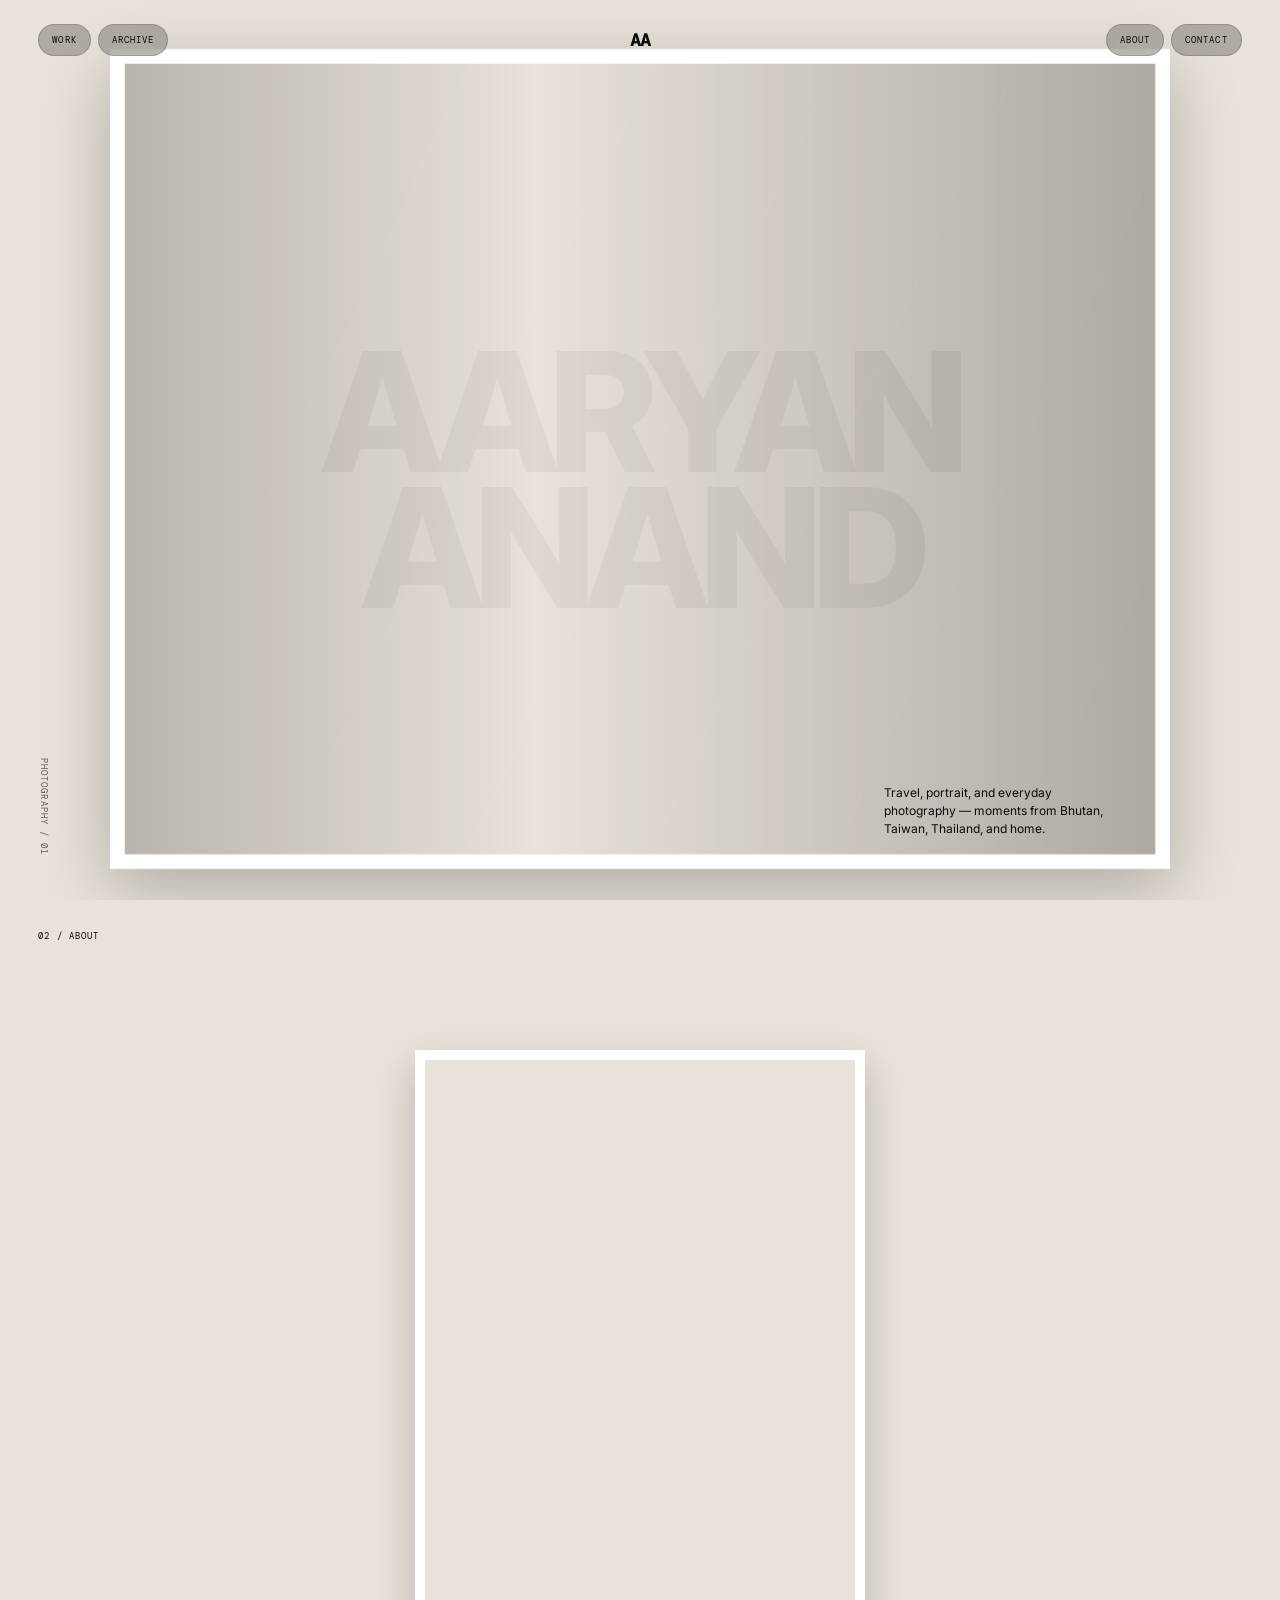
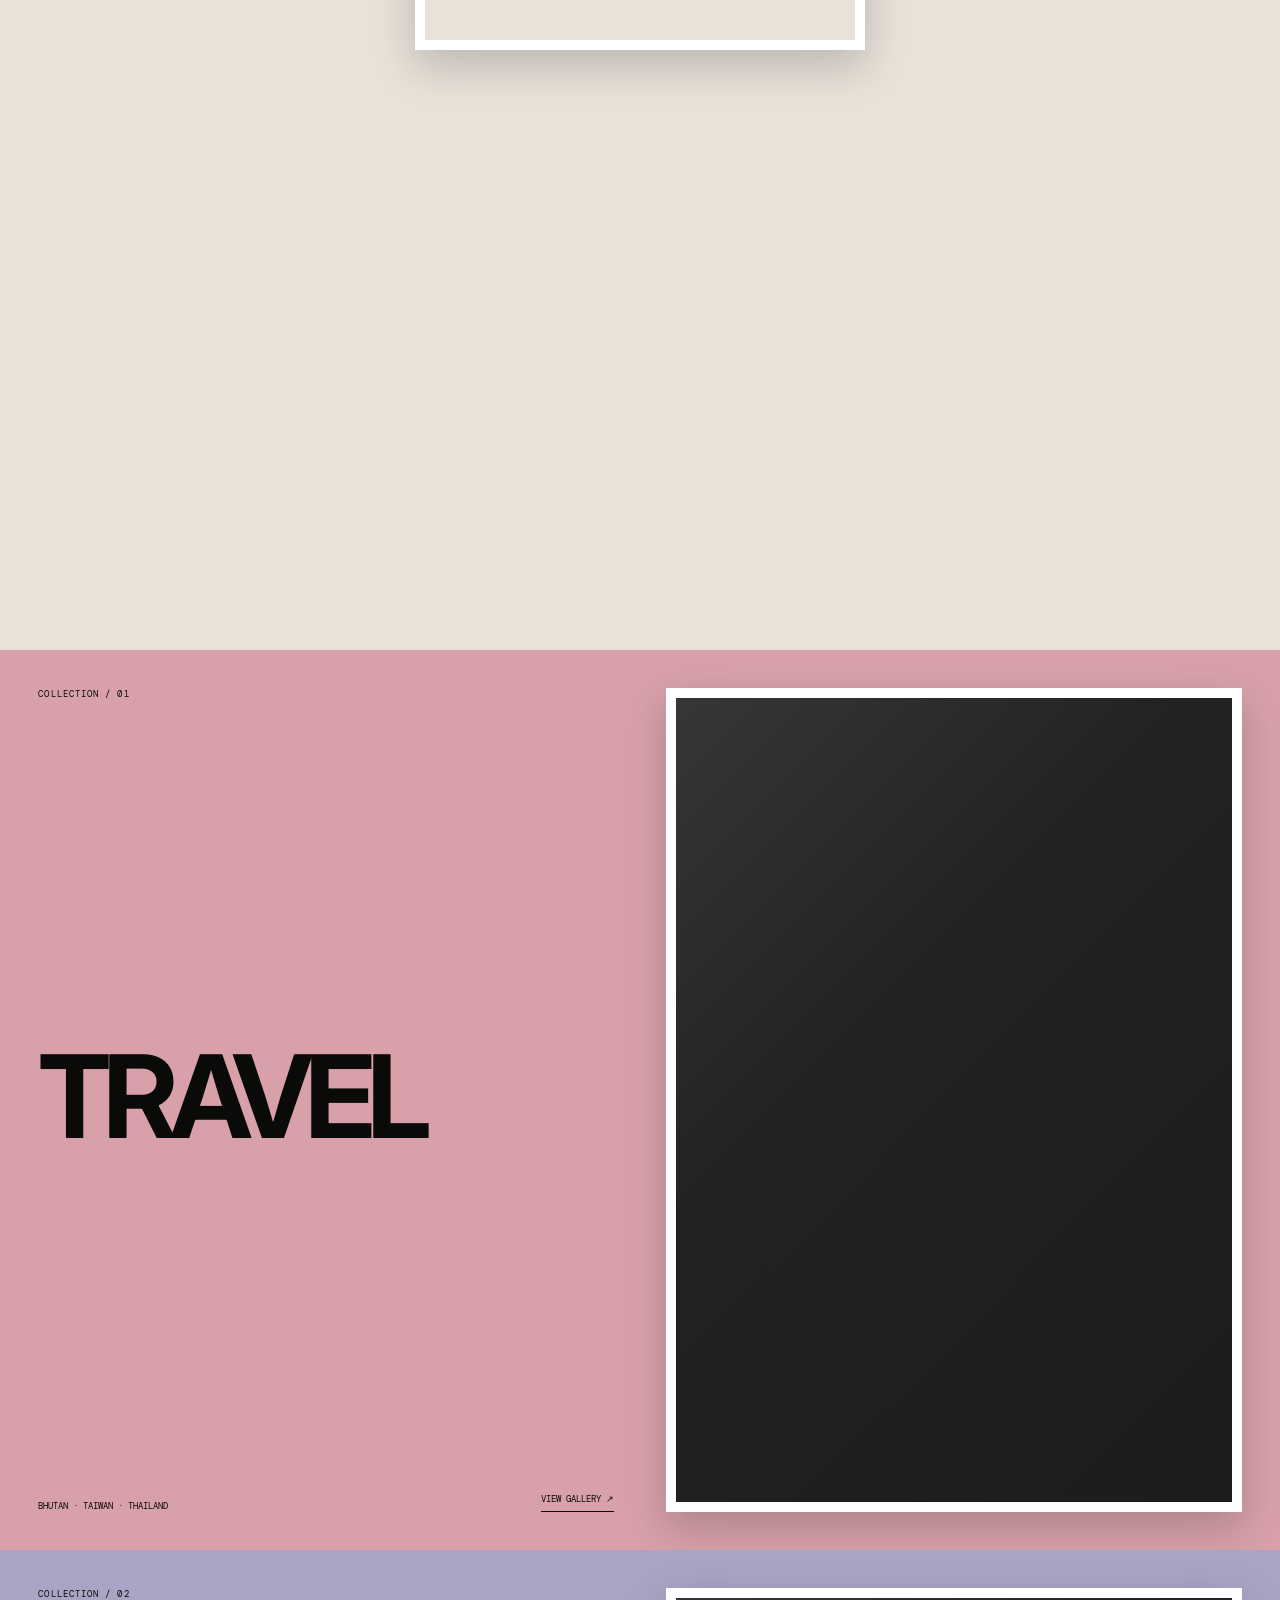
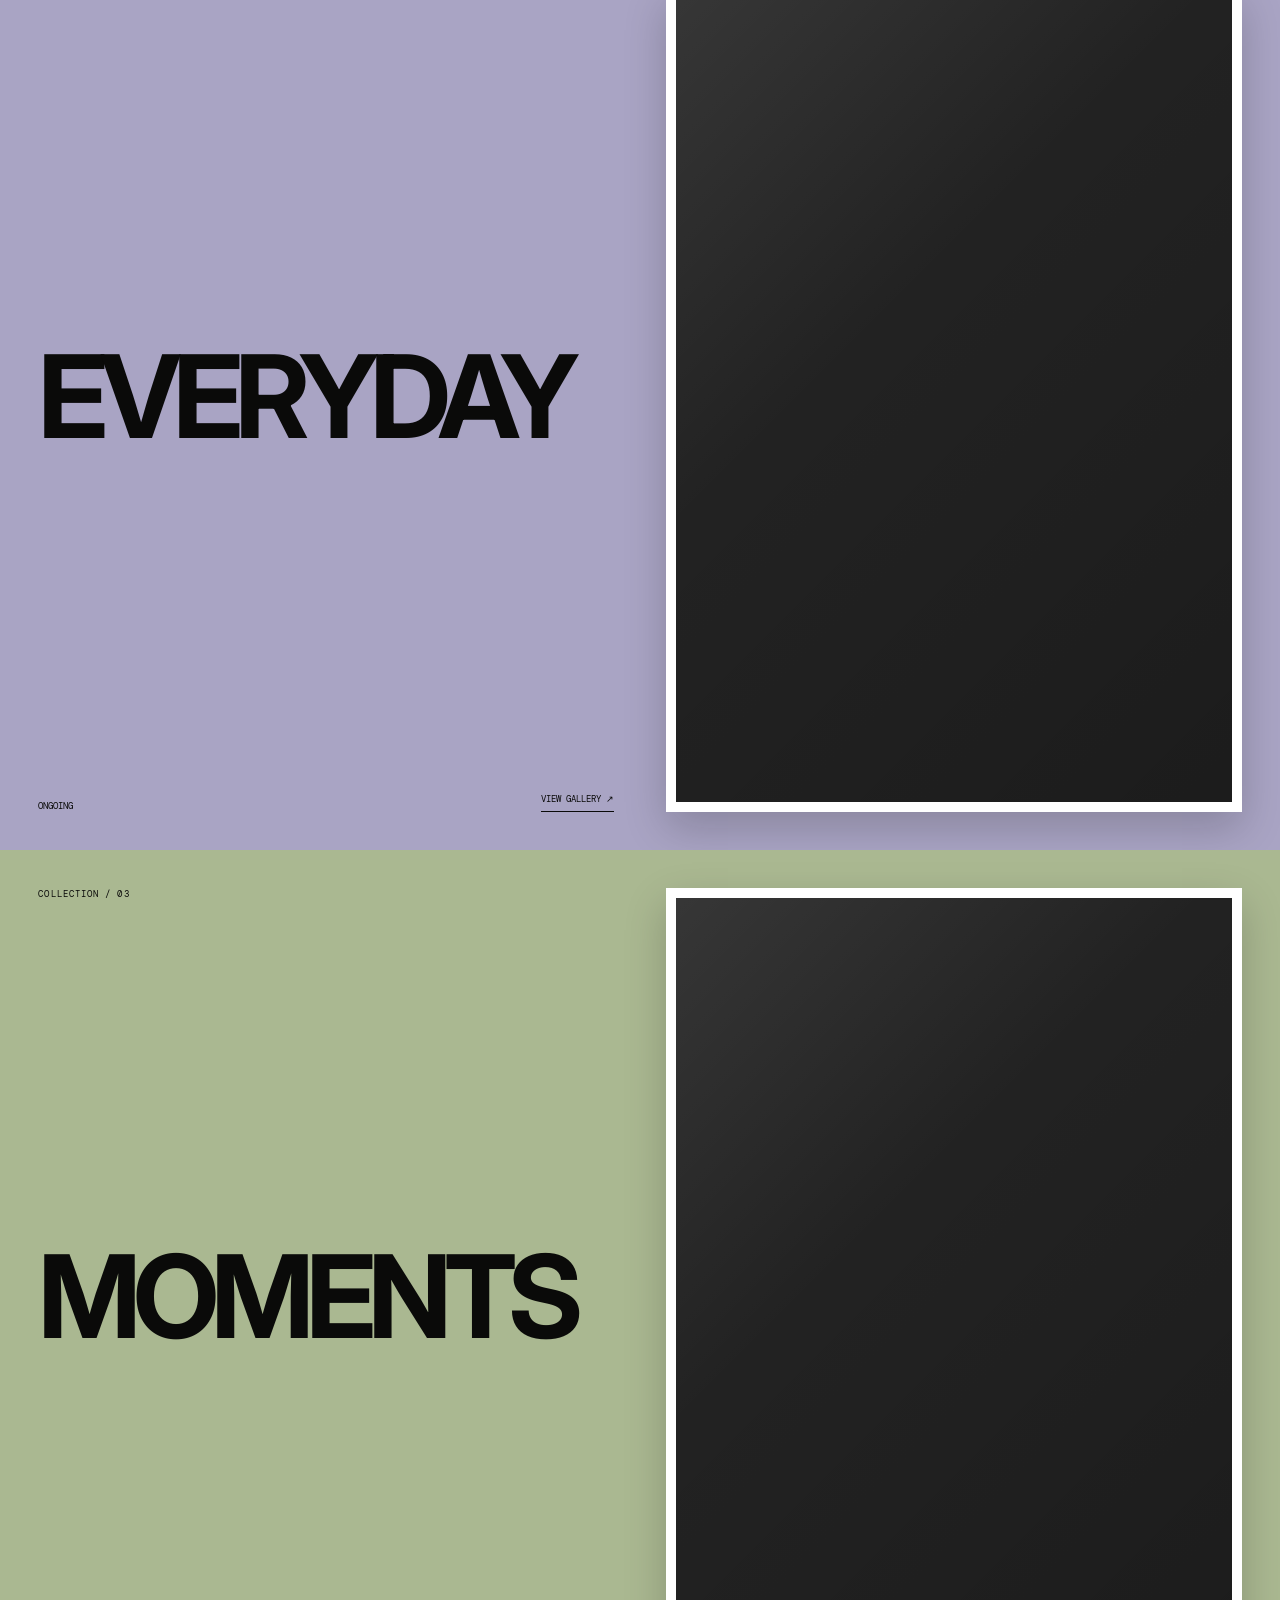
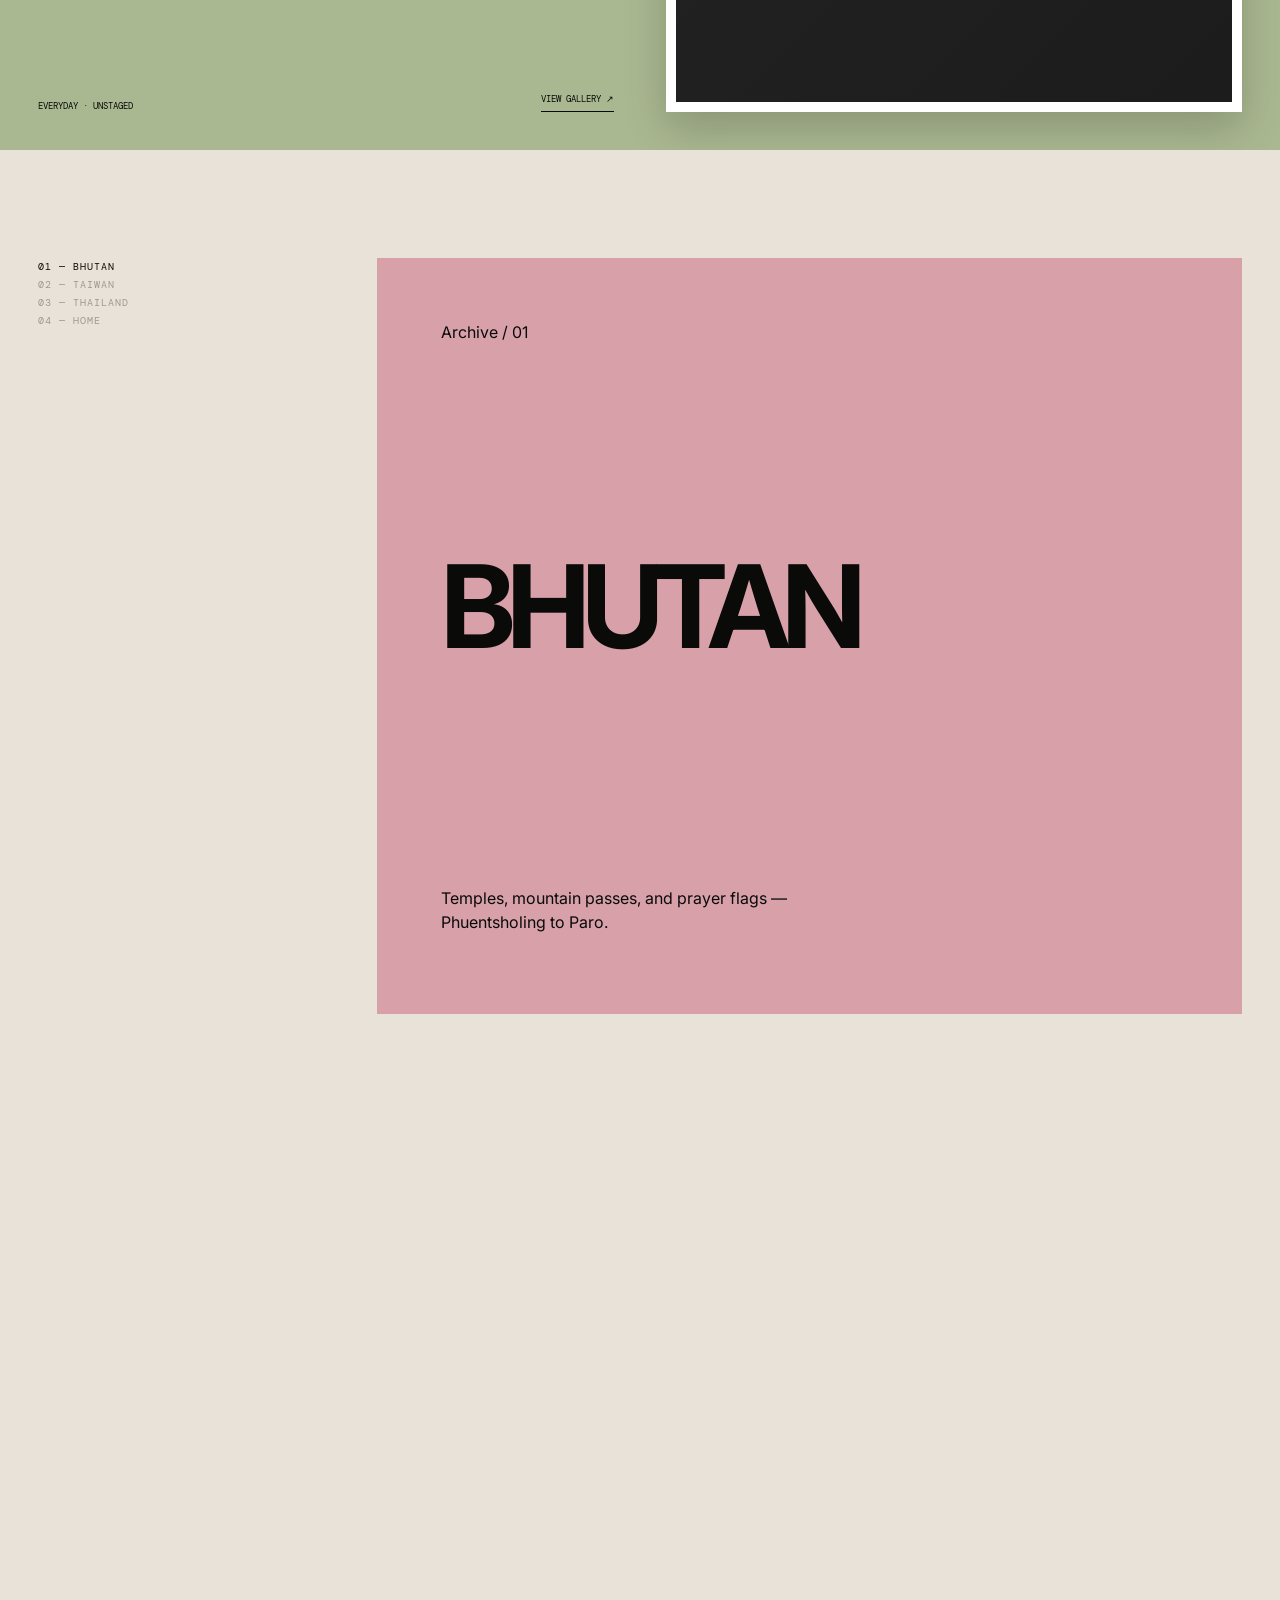
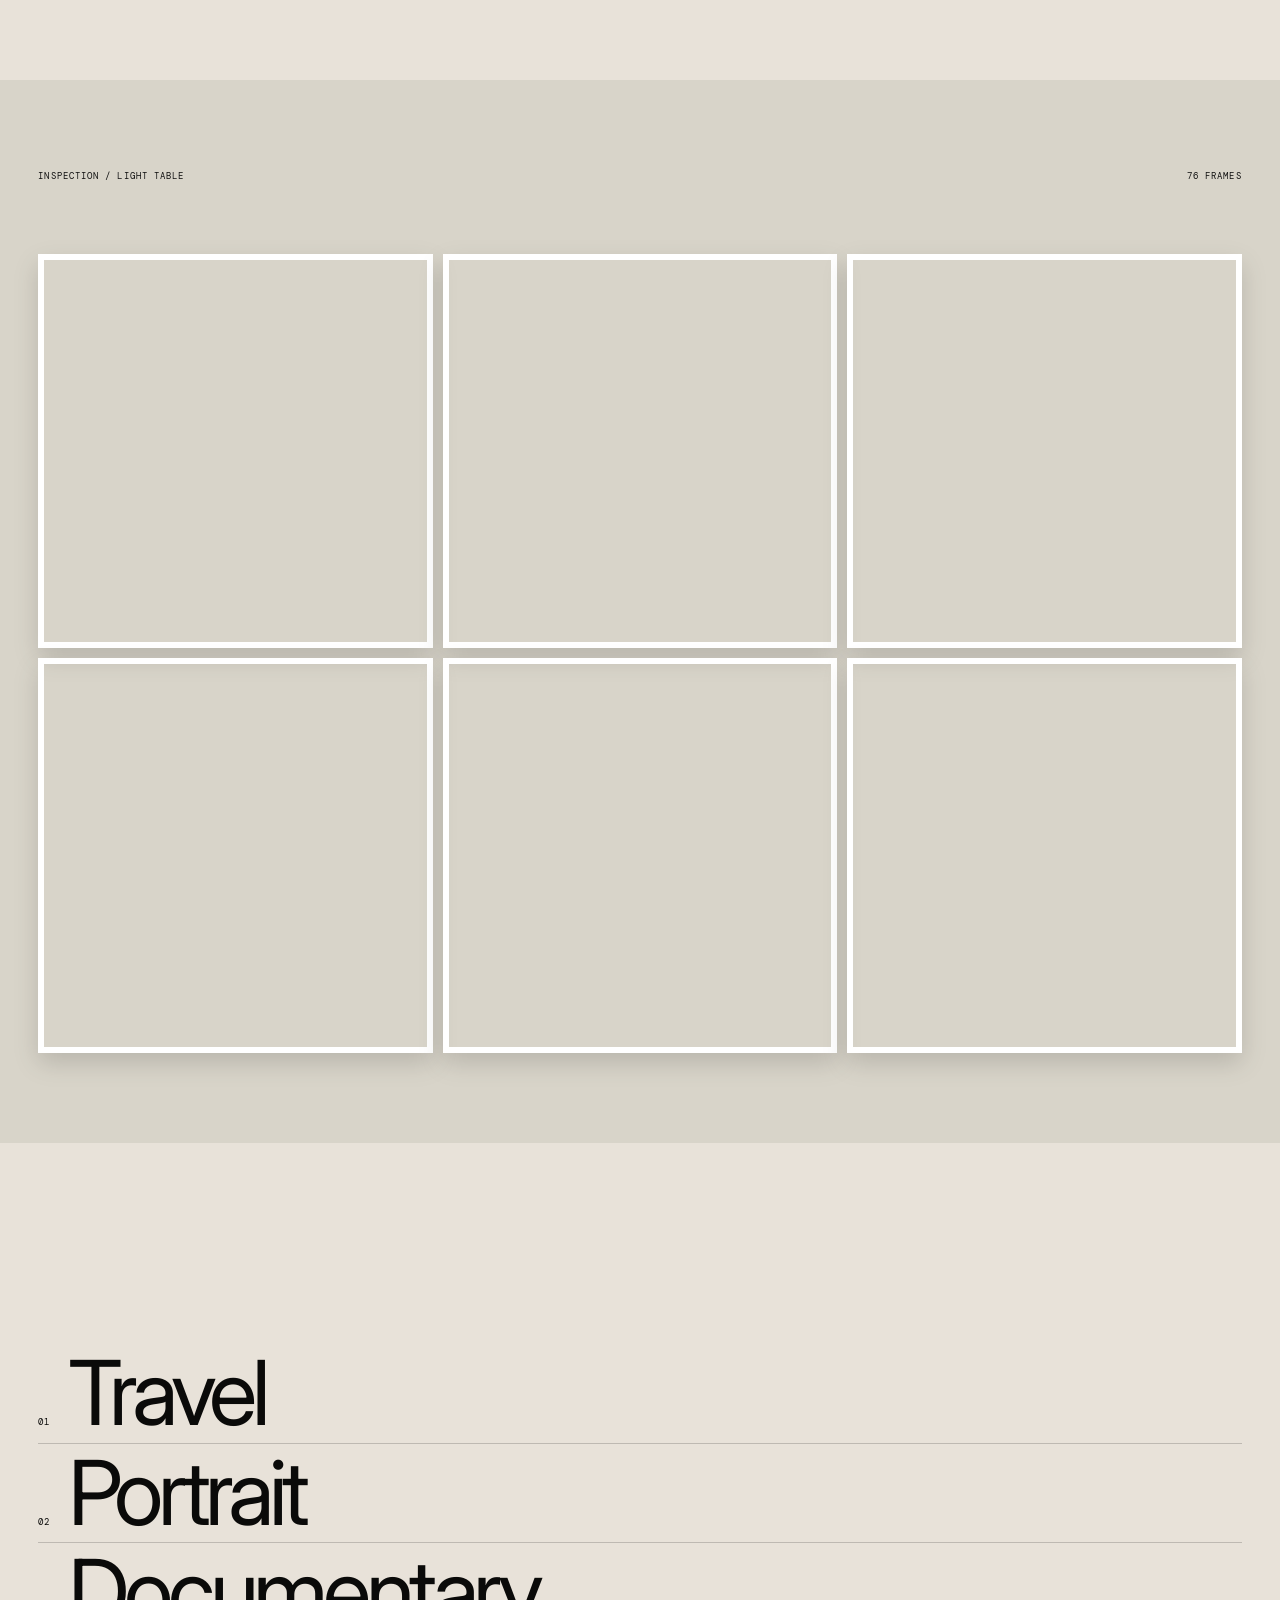
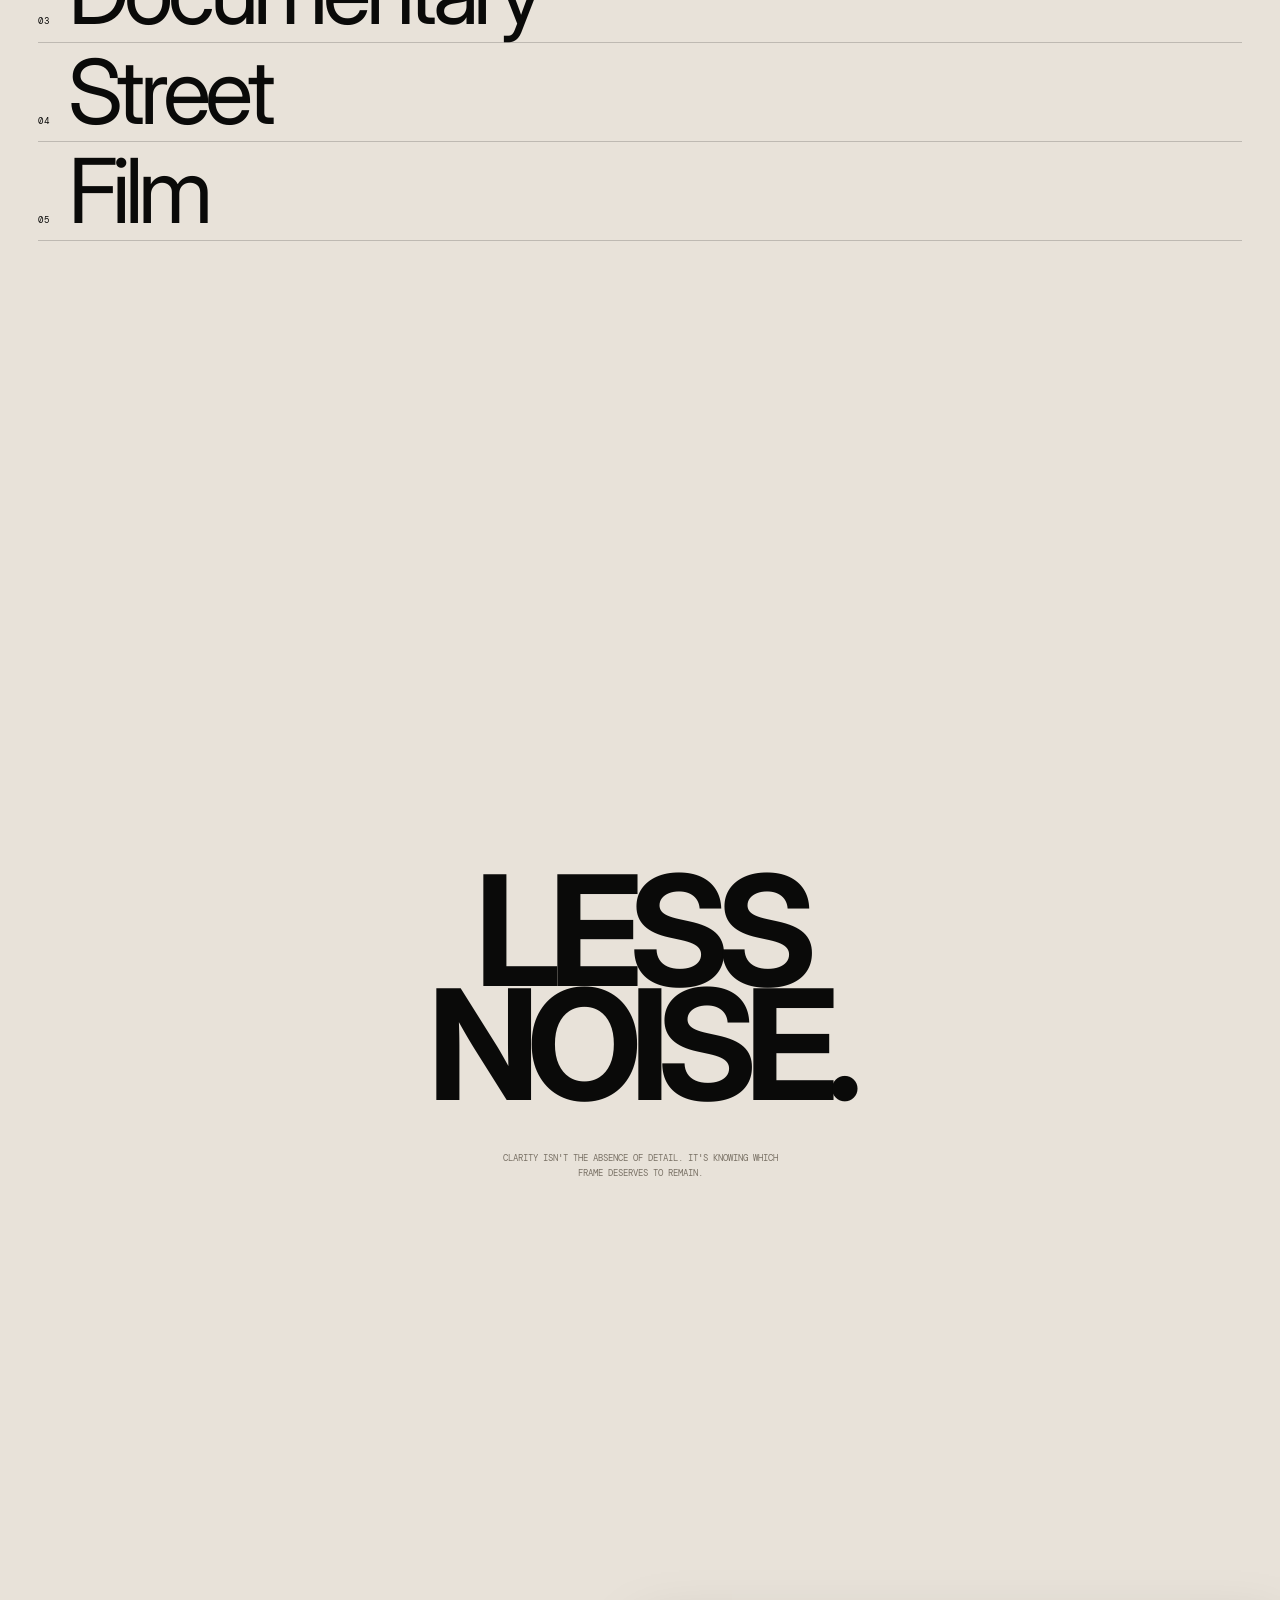
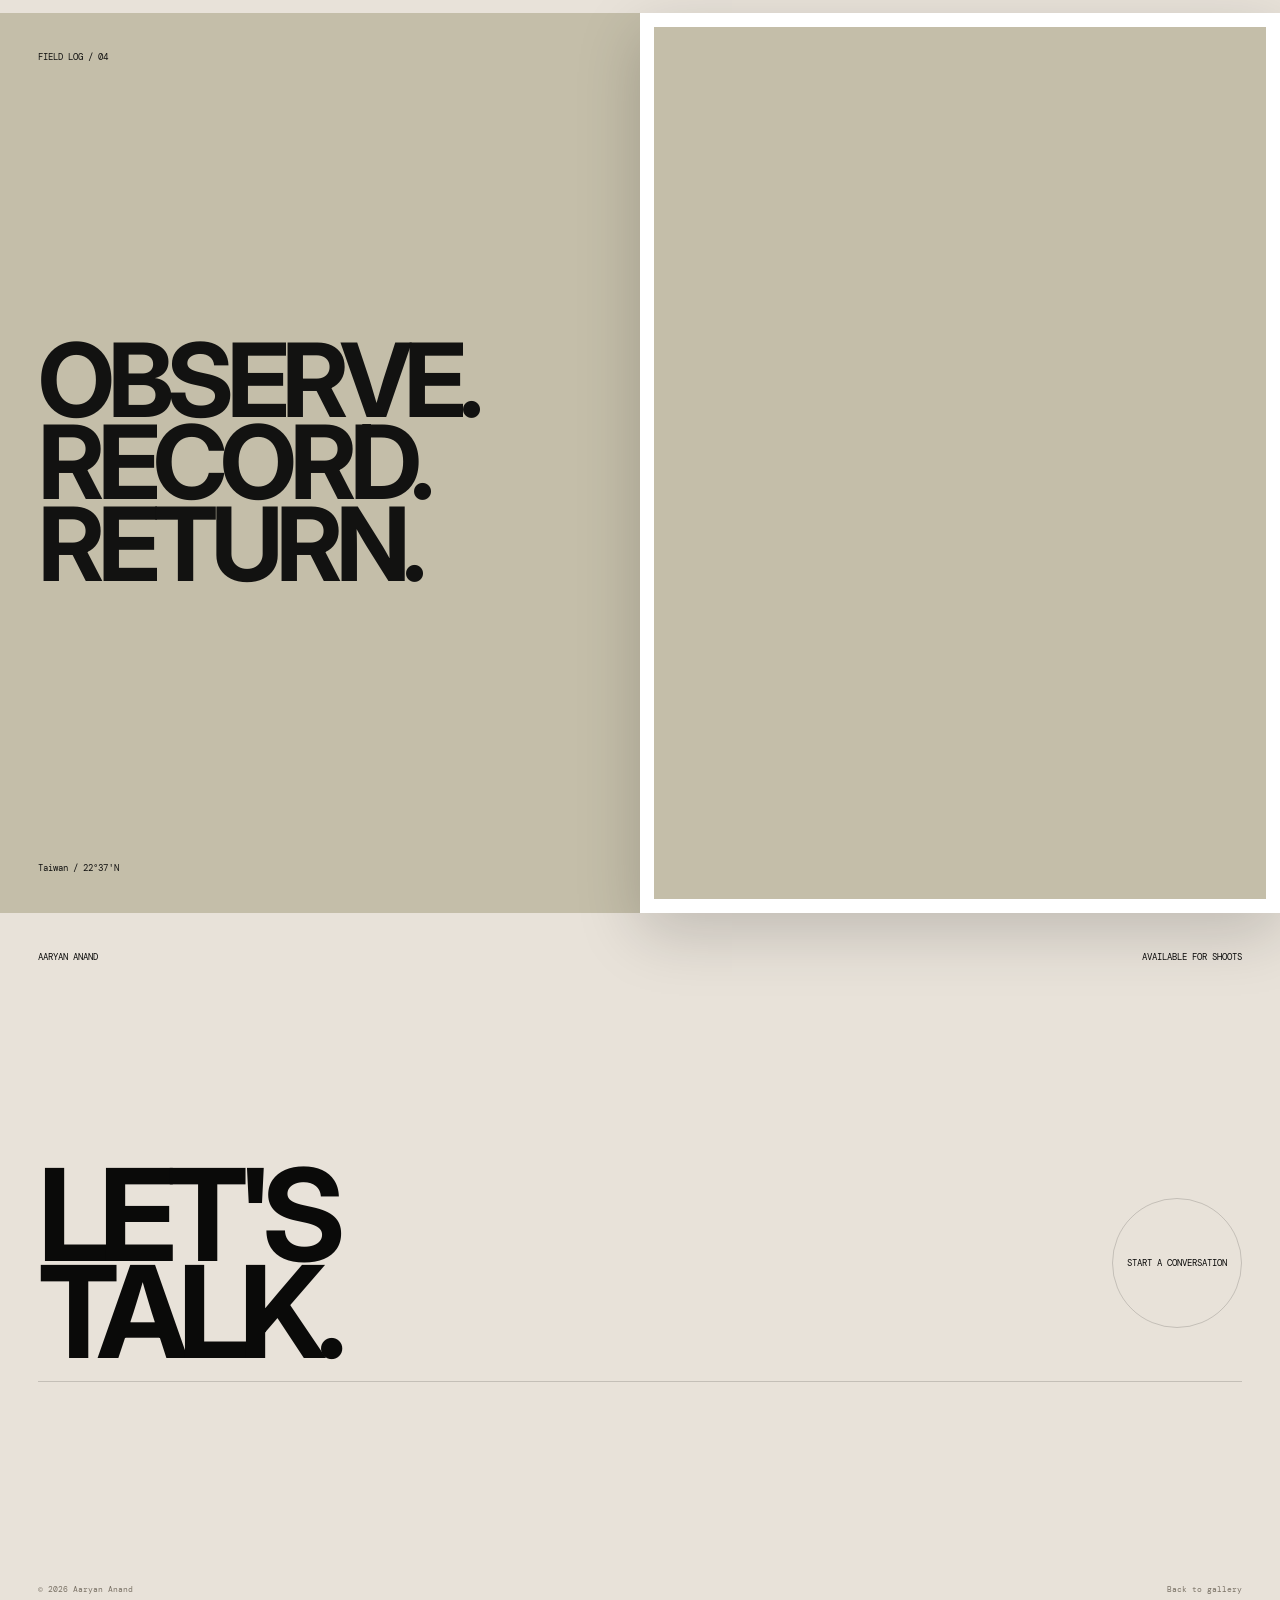
==== commit f771f6f4: "Rework preview-noir.html: light theme, photo borders, simpler bio - Replaced the black/near-black se" ====
--- a/preview-noir.html
+++ b/preview-noir.html
@@ -14,9 +14,9 @@
 
     :root {
       --black: #0a0a09;
-      --paper: #e9e6dc;
+      --paper: #e8e2d9;
       --muted: #9d9a91;
-      --line: rgba(233, 230, 220, .18);
+      --line: rgba(10, 10, 9, .16);
 
       --pink: #d8a1aa;
       --lavender: #a9a4c4;
@@ -34,14 +34,14 @@
 
     html {
       scroll-behavior: smooth;
-      background: var(--black);
+      background: var(--paper);
     }
 
     body {
       margin: 0;
       min-width: 320px;
-      background: var(--black);
-      color: var(--paper);
+      background: var(--paper);
+      color: var(--black);
       font-family: var(--display);
       overflow-x: hidden;
     }
@@ -71,7 +71,7 @@
       display: flex;
       align-items: center;
       justify-content: center;
-      background: #080807;
+      background: var(--paper);
       transition:
         opacity 900ms cubic-bezier(.77,0,.18,1),
         visibility 900ms;
@@ -101,14 +101,14 @@
 
     .loader-line {
       height: 1px;
-      background: rgba(255,255,255,.2);
+      background: rgba(10,10,9,.15);
       overflow: hidden;
     }
 
     .loader-progress {
       width: 0%;
       height: 100%;
-      background: var(--paper);
+      background: var(--black);
       transition: width 80ms linear;
     }
 
@@ -197,6 +197,8 @@
       inset: 7% 10% 5%;
 
       overflow: hidden;
+      border: 14px solid #fff;
+      box-shadow: 0 20px 60px rgba(10, 10, 9, .25);
 
       background-image: url('images/travel/20260317_000509__DSC03796.jpg');
       background-size: cover;
@@ -291,7 +293,7 @@
 
       writing-mode: vertical-rl;
 
-      color: rgba(255,255,255,.7);
+      color: rgba(10,10,9,.6);
     }
 
     /* ---------------------------------------------------------
@@ -311,10 +313,9 @@
 
       min-height: 100svh;
 
-      display: grid;
-      grid-template-columns: 1fr 1fr;
-
+      display: flex;
       align-items: center;
+      justify-content: center;
 
       padding: var(--pad);
 
@@ -361,6 +362,8 @@
       justify-self: center;
 
       overflow: hidden;
+      border: 10px solid #fff;
+      box-shadow: 0 16px 40px rgba(10, 10, 9, .2);
 
       background-image: url('images/travel/20260316_231208__DSC03764.jpg');
       background-size: cover;
@@ -455,6 +458,8 @@
       min-height: 70vh;
 
       background: #222;
+      border: 10px solid #fff;
+      box-shadow: 0 16px 40px rgba(10, 10, 9, .2);
     }
 
     .chapter-media-inner {
@@ -521,7 +526,7 @@
 
       min-height: 170vh;
 
-      background: #10100f;
+      background: var(--paper);
       padding: 12vh var(--pad);
     }
 
@@ -551,14 +556,14 @@
     }
 
     .archive-index span.active {
-      color: var(--paper);
+      color: var(--black);
     }
 
     .archive-player {
       position: relative;
       overflow: hidden;
 
-      background: #191917;
+      background: #ded8ca;
     }
 
     .archive-track {
@@ -622,7 +627,7 @@
 
       display: grid;
       grid-template-columns: repeat(3, 1fr);
-      gap: 2px;
+      gap: 10px;
     }
 
     .light-image {
@@ -630,6 +635,8 @@
 
       position: relative;
       overflow: hidden;
+      border: 6px solid #fff;
+      box-shadow: 0 10px 24px rgba(10, 10, 9, .15);
 
       background-size: cover;
       background-position: center;
@@ -711,8 +718,8 @@
       align-items: center;
       justify-content: center;
 
-      background: #050505;
-      color: #e8e6df;
+      background: var(--paper);
+      color: var(--black);
 
       text-align: center;
     }
@@ -737,7 +744,7 @@
       font-size: 9px;
       line-height: 1.7;
       text-transform: uppercase;
-      color: #777;
+      color: #7a7266;
     }
 
     /* ---------------------------------------------------------
@@ -774,6 +781,8 @@
       background-image: url('images/travel/20260403_022203__DSC00234.jpg');
       background-size: cover;
       background-position: center;
+      border: 14px solid #fff;
+      box-shadow: 0 20px 60px rgba(10, 10, 9, .18);
     }
 
     /* ---------------------------------------------------------
@@ -789,7 +798,7 @@
 
       padding: var(--pad);
 
-      background: #090909;
+      background: var(--paper);
     }
 
     .footer-top {
@@ -841,8 +850,8 @@
     }
 
     .magnetic:hover {
-      background: var(--paper);
-      color: var(--black);
+      background: var(--black);
+      color: var(--paper);
     }
 
     .footer-bottom {
@@ -851,7 +860,7 @@
 
       font-family: var(--mono);
       font-size: 8px;
-      color: #777;
+      color: #7a7266;
     }
 
     /* ---------------------------------------------------------
@@ -905,14 +914,10 @@
         position: relative;
 
         min-height: 100svh;
-
-        grid-template-columns: 1fr;
-        gap: 50px;
       }
 
       .bio-portrait {
-        width: 65%;
-        justify-self: end;
+        width: 78%;
       }
 
       .chapter {
@@ -1087,22 +1092,6 @@
 
         <div class="bio-label">
           02 / About
-        </div>
-
-        <div class="bio-copy">
-
-          <h2>
-            I SHOOT<br>
-            WHAT'S<br>
-            REAL.
-          </h2>
-
-          <p>
-            I'm Aaryan Anand — a photographer documenting travel, people,
-            and everyday life. This is an archive of what I've seen,
-            unstaged and unfiltered.
-          </p>
-
         </div>
 
         <div
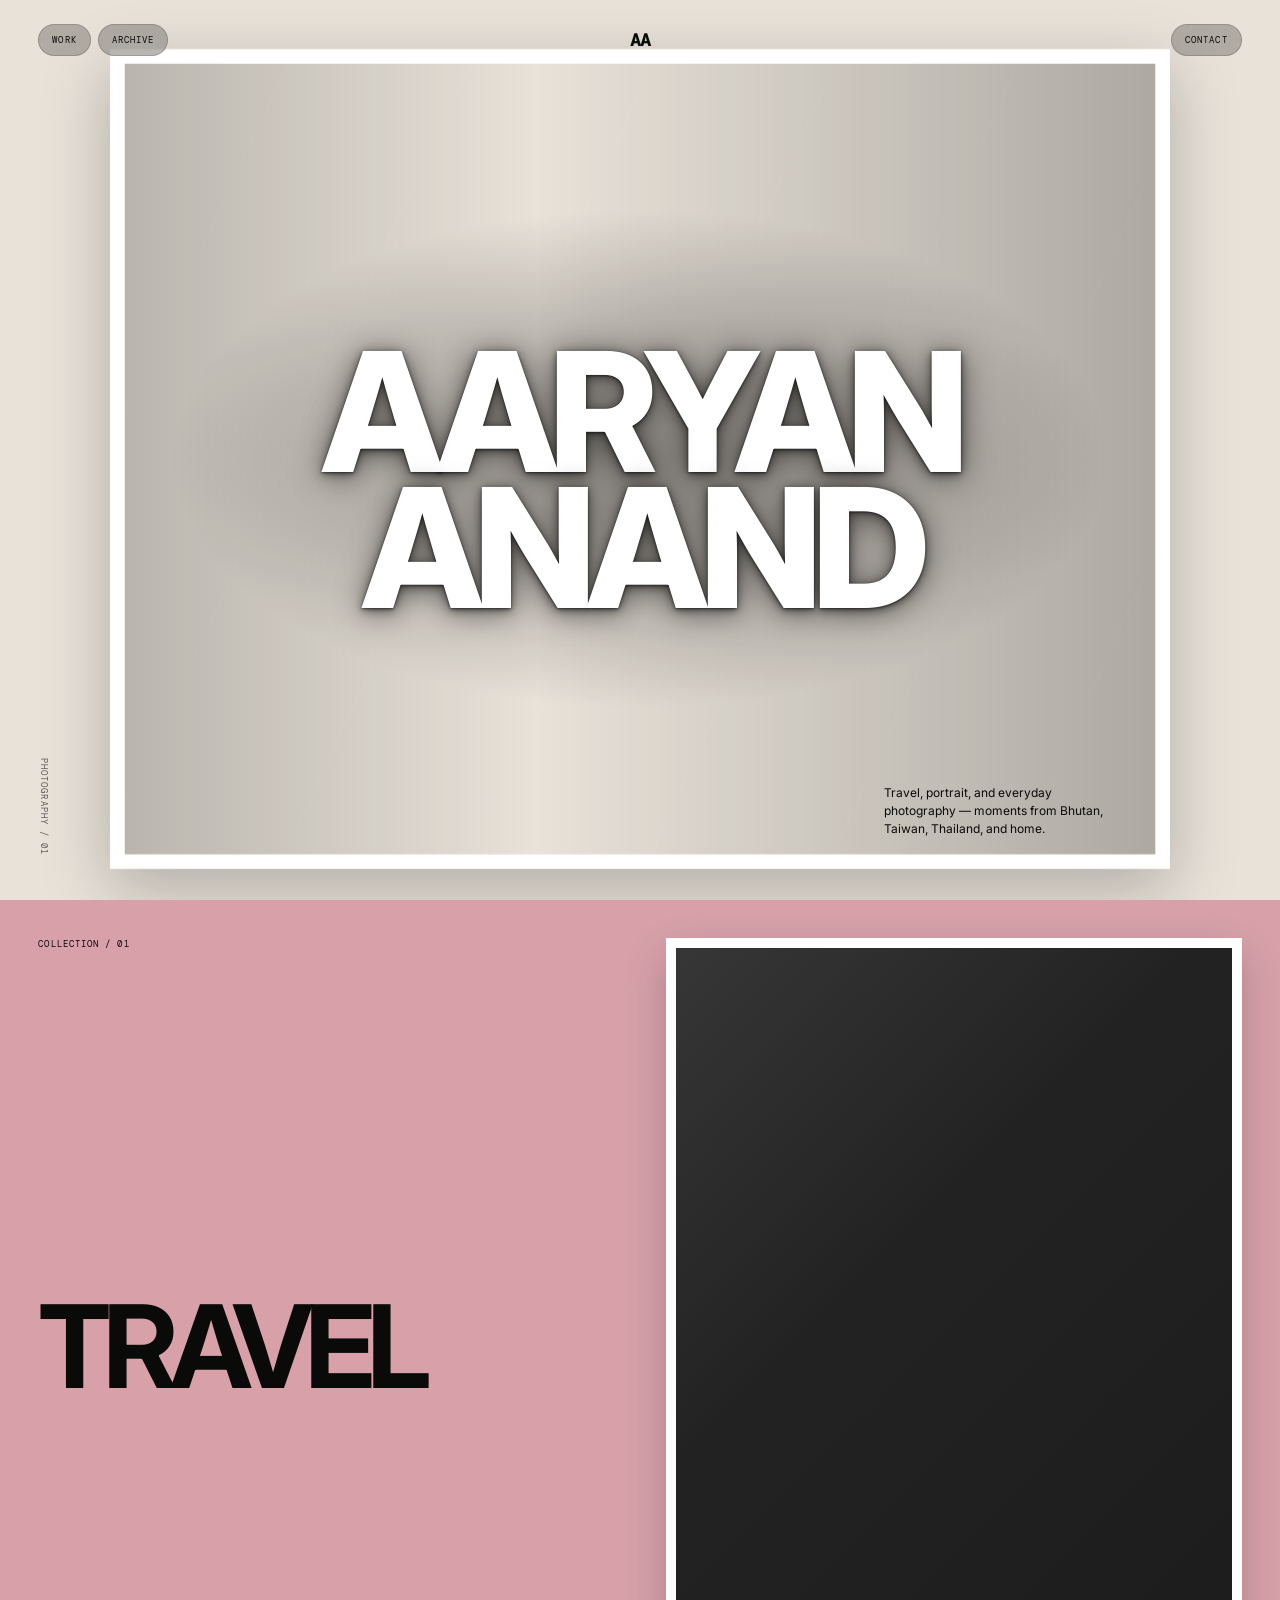
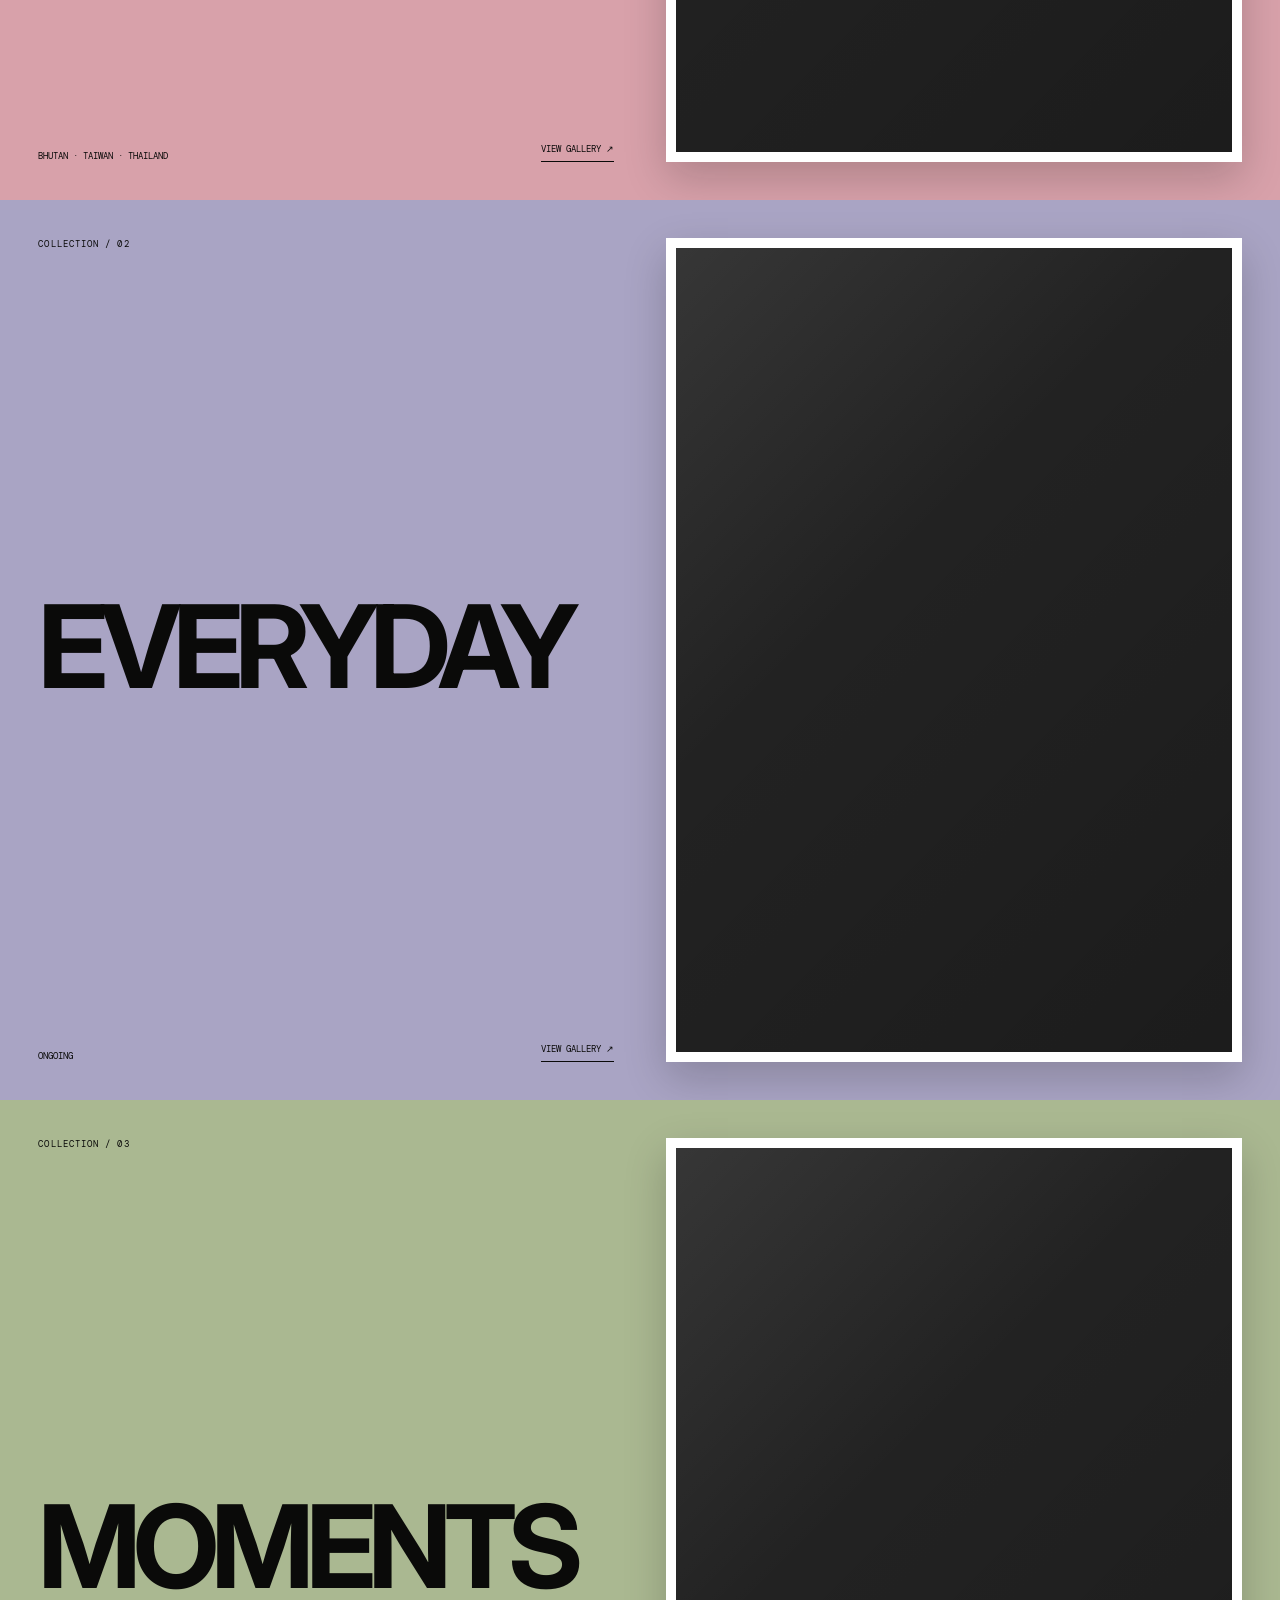
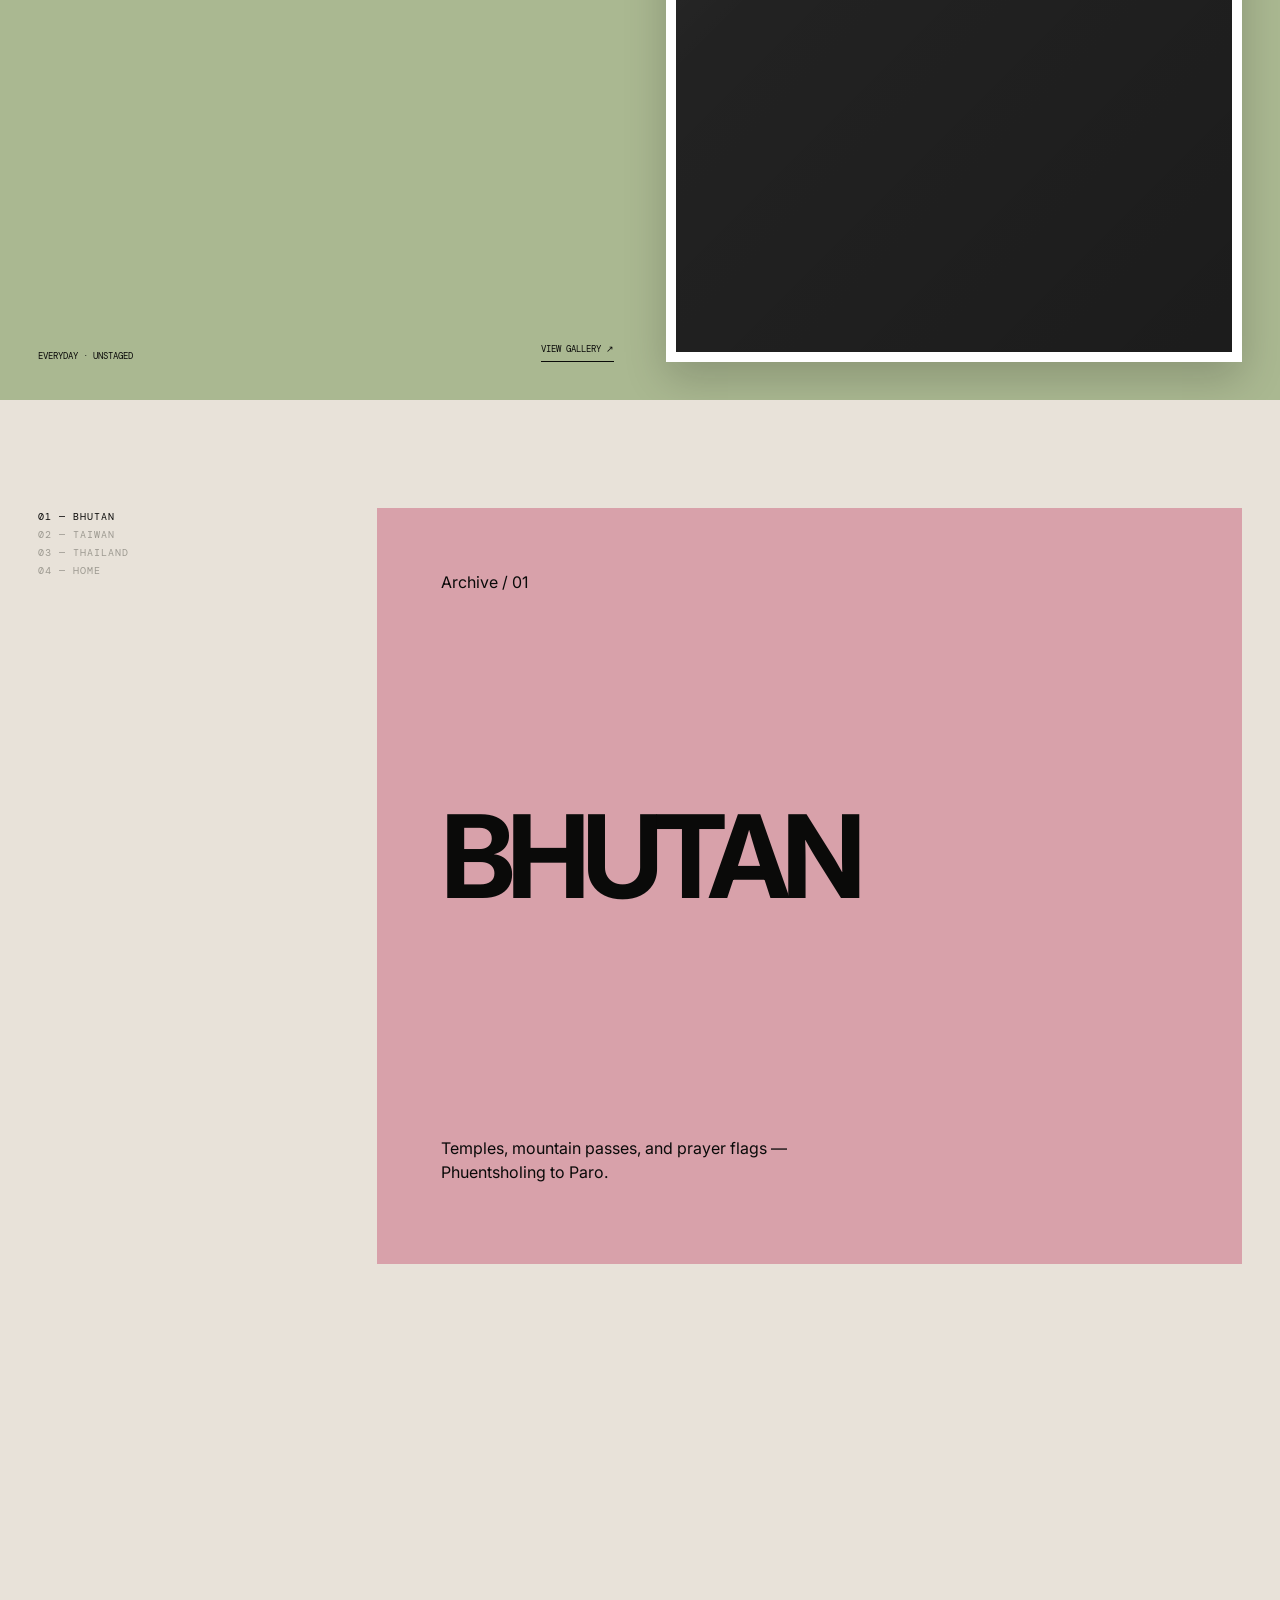
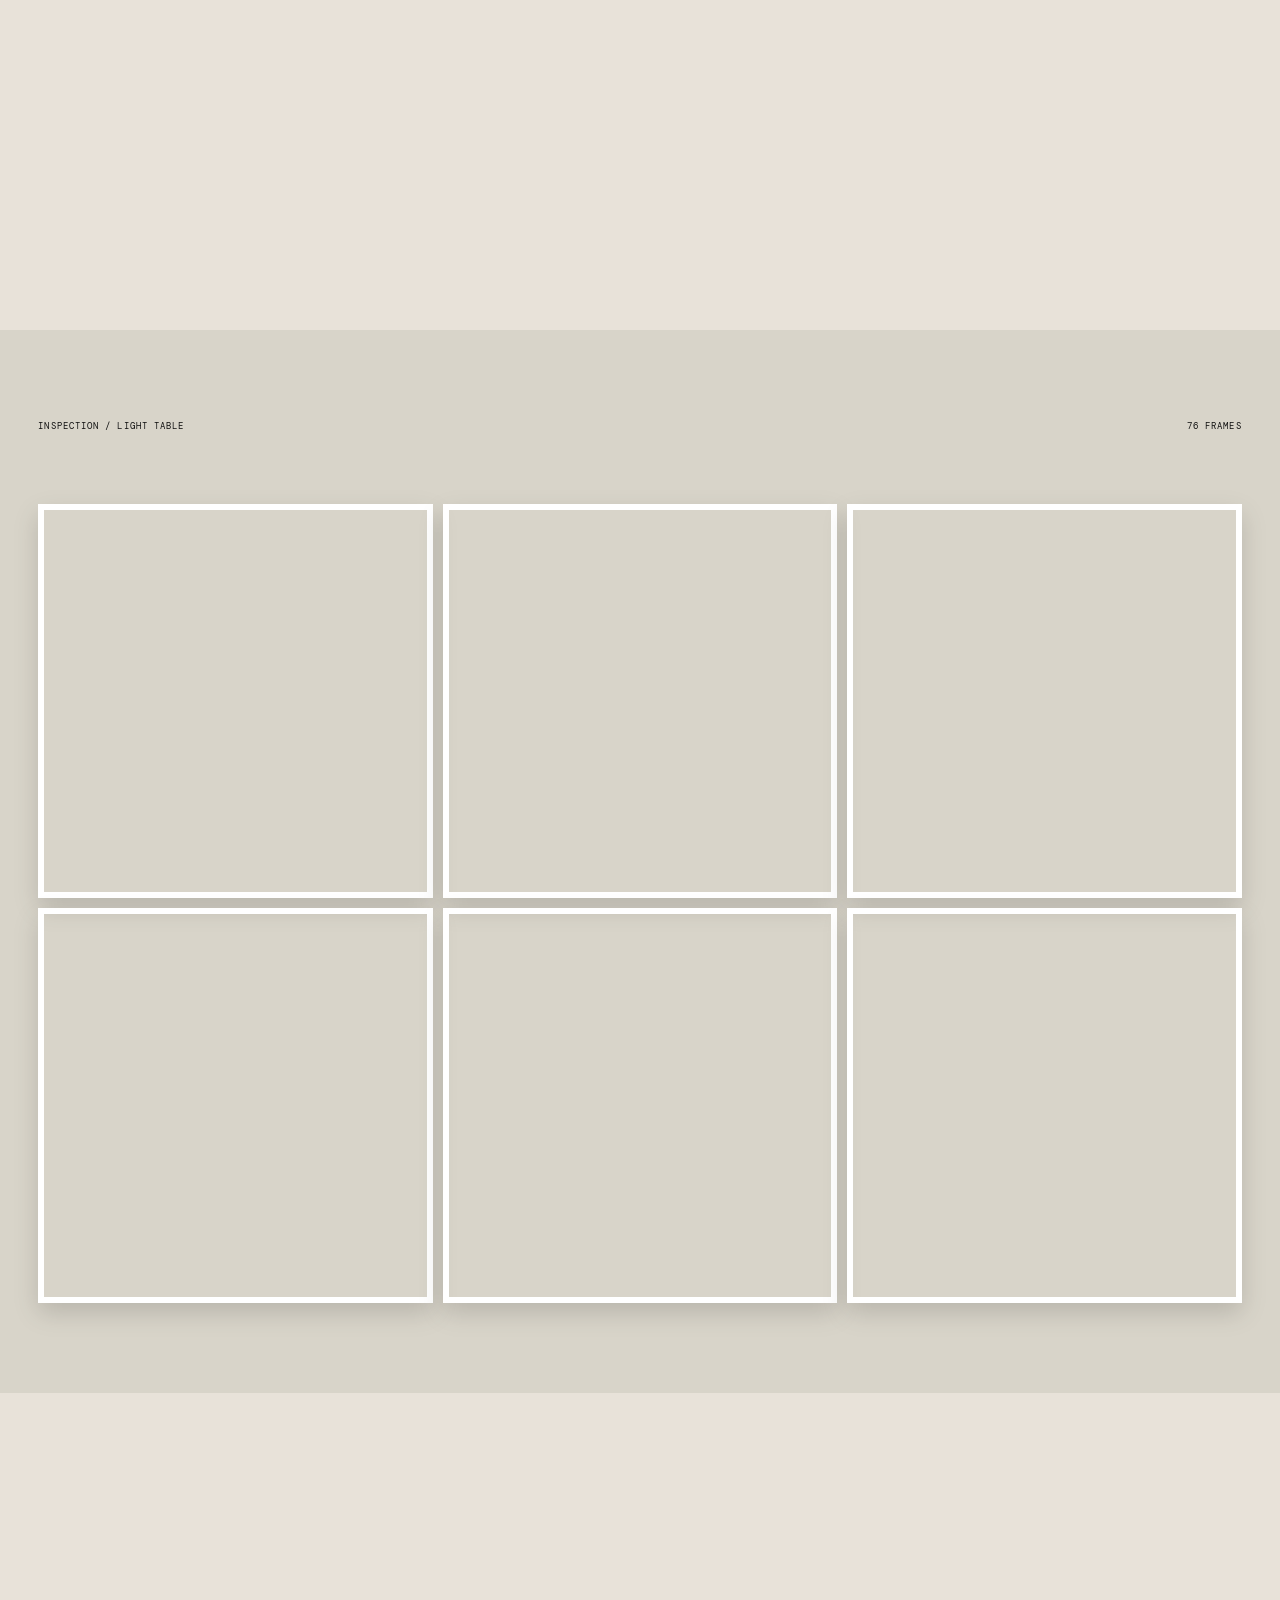
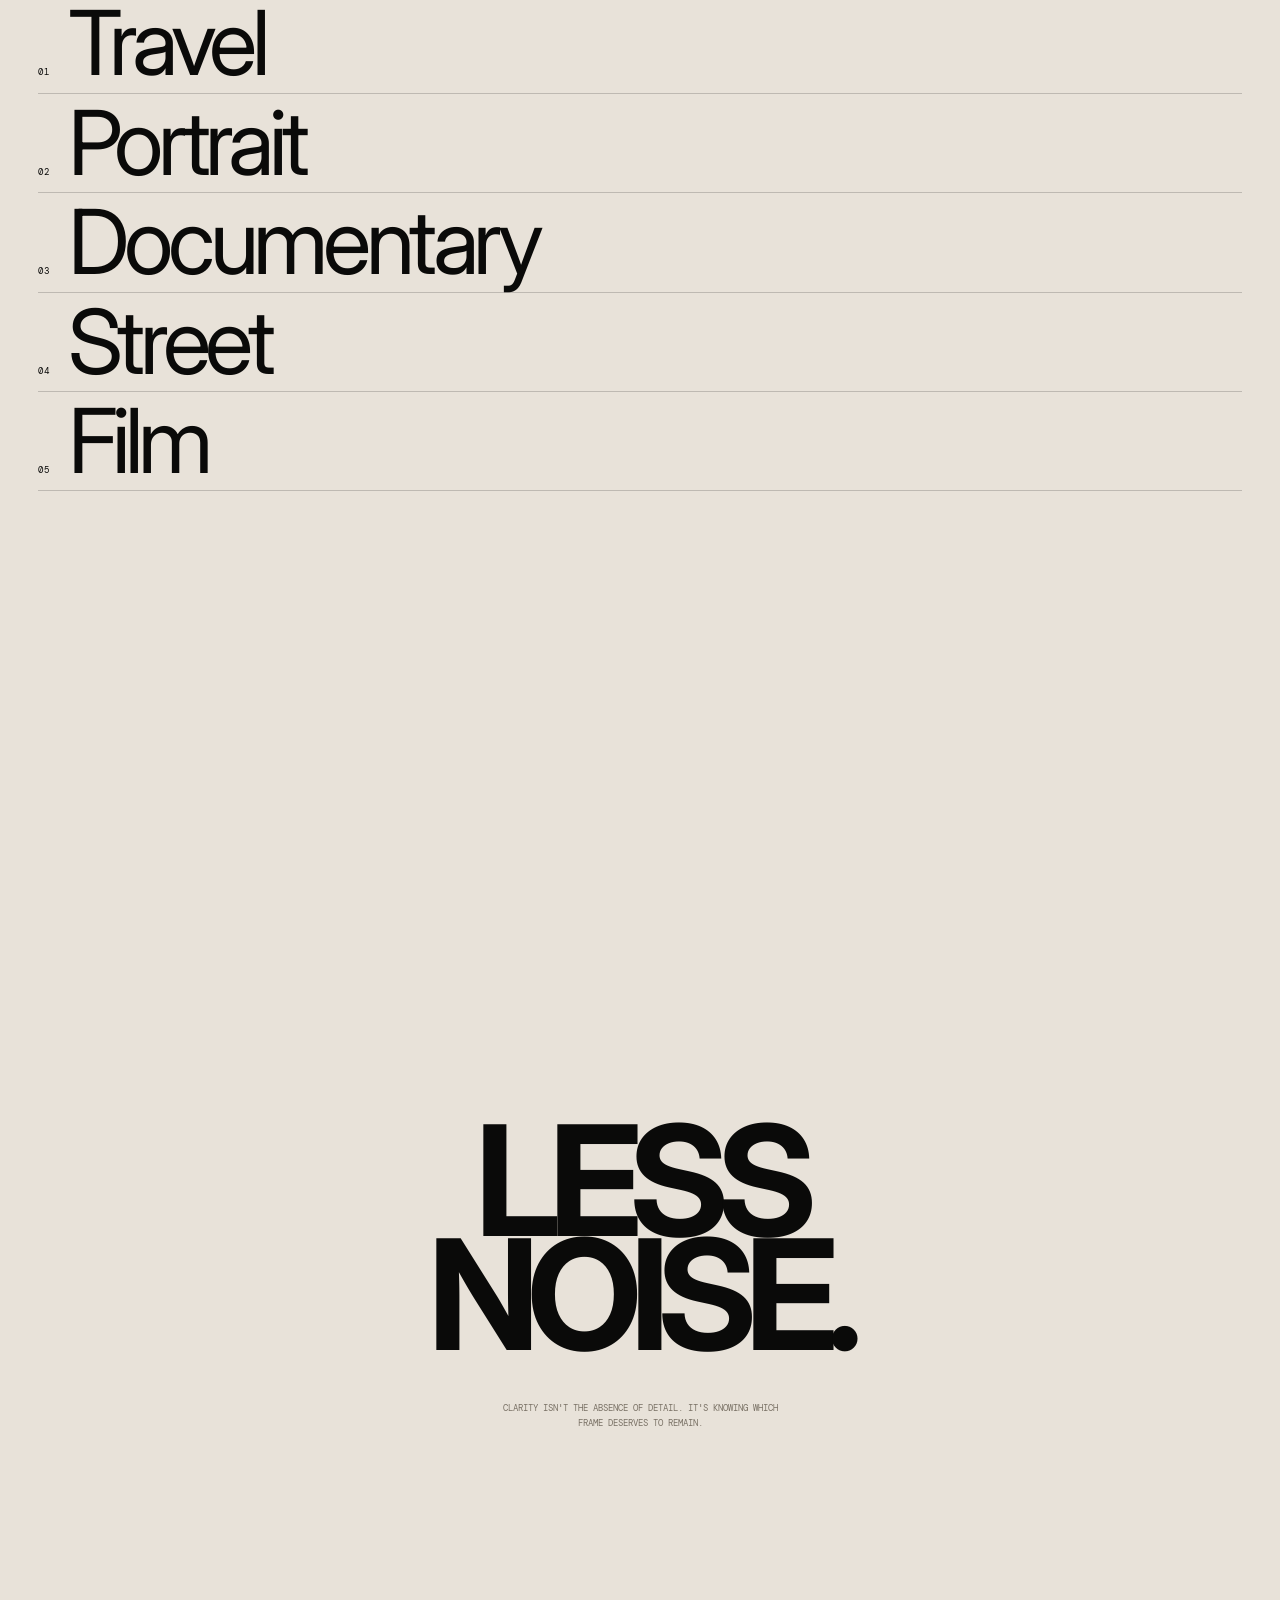
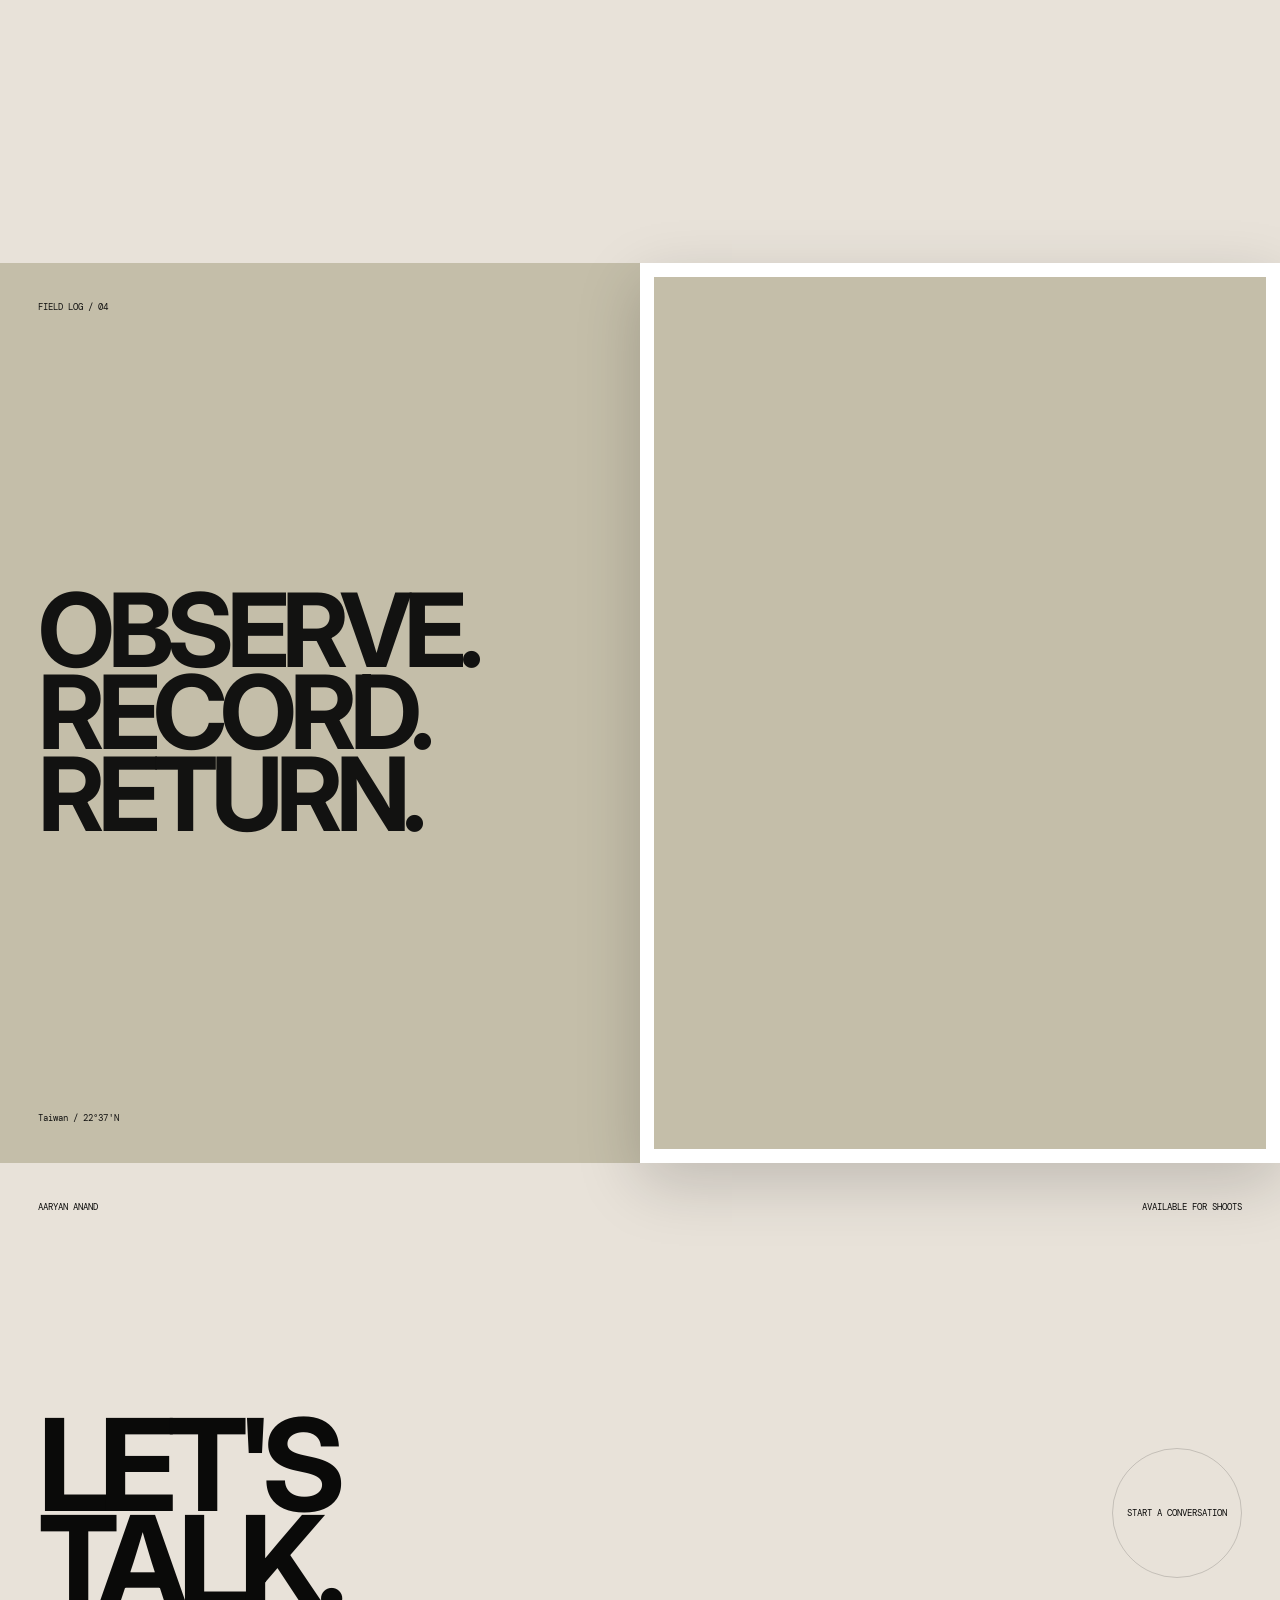
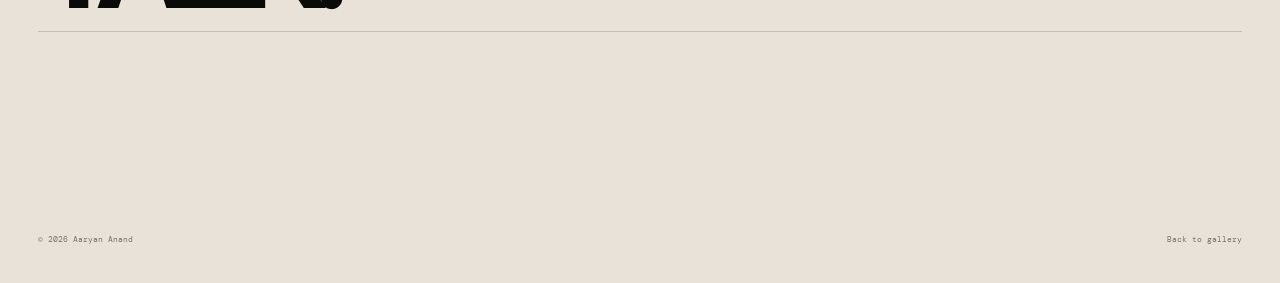
==== commit 15151c21: "Fix hero legibility, drop bio section, make services clickable - Hero title was using mix-blend-mode" ====
--- a/preview-noir.html
+++ b/preview-noir.html
@@ -238,6 +238,11 @@
       inset: 0;
 
       background:
+        radial-gradient(
+          ellipse 65% 45% at 50% 50%,
+          rgba(0,0,0,.4),
+          transparent 70%
+        ),
         linear-gradient(
           90deg,
           rgba(0,0,0,.2),
@@ -263,7 +268,11 @@
       letter-spacing: -.06em;
       font-weight: 800;
 
-      mix-blend-mode: difference;
+      color: #fff;
+      text-shadow:
+        0 4px 30px rgba(0, 0, 0, .55),
+        0 2px 10px rgba(0, 0, 0, .5),
+        0 1px 3px rgba(0, 0, 0, .6);
     }
 
     .hero-description {
@@ -1050,7 +1059,6 @@
     <a href="/" class="logo">AA</a>
 
     <div class="nav-side">
-      <a href="#about" class="nav-pill">About</a>
       <a href="#contact" class="nav-pill">Contact</a>
     </div>
 
@@ -1078,28 +1086,6 @@
       <p class="hero-description">
         Travel, portrait, and everyday photography — moments from Bhutan, Taiwan, Thailand, and home.
       </p>
-
-    </section>
-
-
-    <!-- =======================================================
-         PINNED BIO
-    ======================================================== -->
-
-    <section class="bio" id="about">
-
-      <div class="bio-sticky">
-
-        <div class="bio-label">
-          02 / About
-        </div>
-
-        <div
-          class="bio-portrait"
-          id="bioPortrait"
-        ></div>
-
-      </div>
 
     </section>
 
@@ -1339,30 +1325,30 @@
 
       <div class="services-list">
 
-        <div class="service">
+        <a href="/#section-travel" class="service">
           <small>01</small>
           Travel
-        </div>
-
-        <div class="service">
+        </a>
+
+        <a href="/#section-portraits" class="service">
           <small>02</small>
           Portrait
-        </div>
-
-        <div class="service">
+        </a>
+
+        <a href="/#section-everyday" class="service">
           <small>03</small>
           Documentary
-        </div>
-
-        <div class="service">
+        </a>
+
+        <a href="/#section-everyday" class="service">
           <small>04</small>
           Street
-        </div>
-
-        <div class="service">
+        </a>
+
+        <a href="/#section-everyday" class="service">
           <small>05</small>
           Film
-        </div>
+        </a>
 
       </div>
 
@@ -1559,41 +1545,6 @@
 
 
     /* =========================================================
-       BIO LIGHT TABLE EFFECT
-    ========================================================= */
-
-    const bio = document.querySelector(".bio");
-    const portrait = document.getElementById("bioPortrait");
-
-    const updateBioLight = () => {
-
-      const rect = bio.getBoundingClientRect();
-
-      const progress =
-        (window.innerHeight - rect.top) /
-        (rect.height + window.innerHeight);
-
-      const clamped =
-        Math.max(0, Math.min(1, progress));
-
-      const light =
-        -100 + clamped * 200;
-
-      portrait.style.setProperty(
-        "--bio-light",
-        light
-      );
-
-    };
-
-    window.addEventListener(
-      "scroll",
-      updateBioLight,
-      { passive: true }
-    );
-
-
-    /* =========================================================
        ARCHIVE PLAYHEAD
     ========================================================= */
 
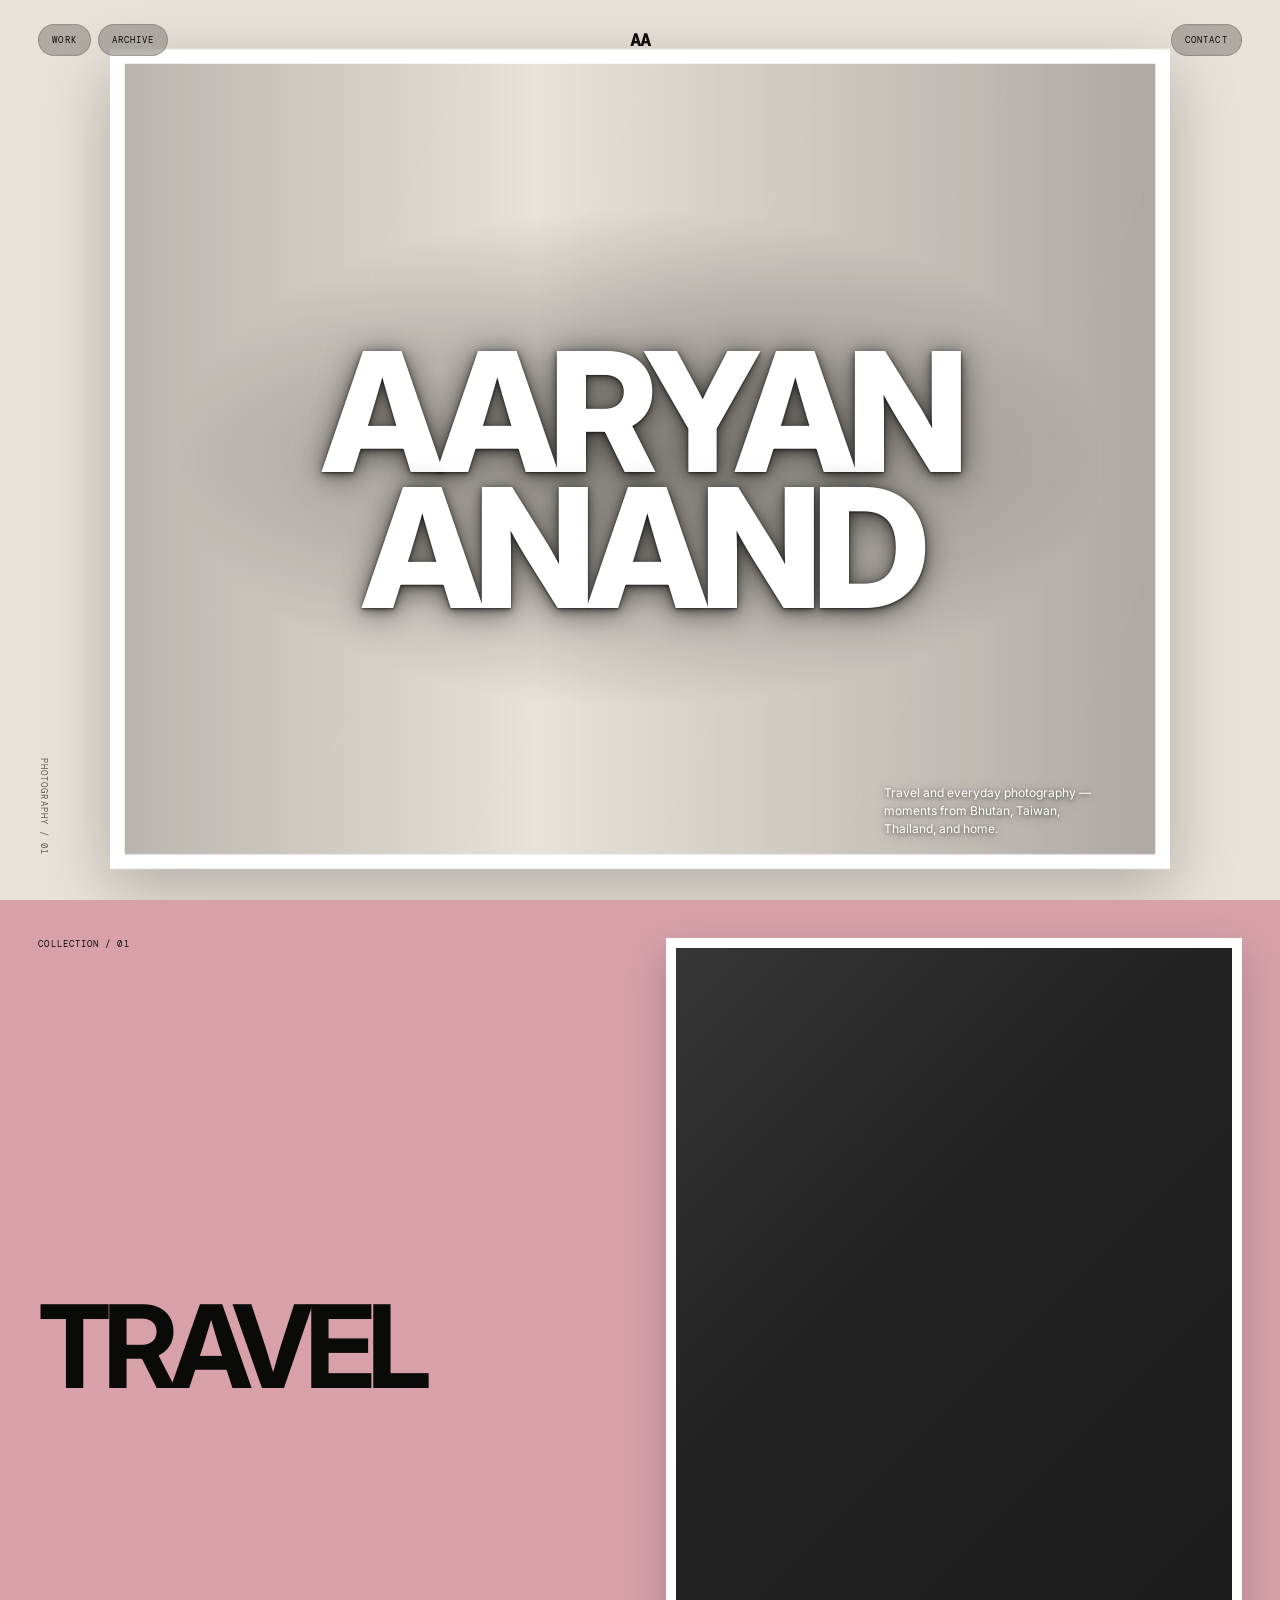
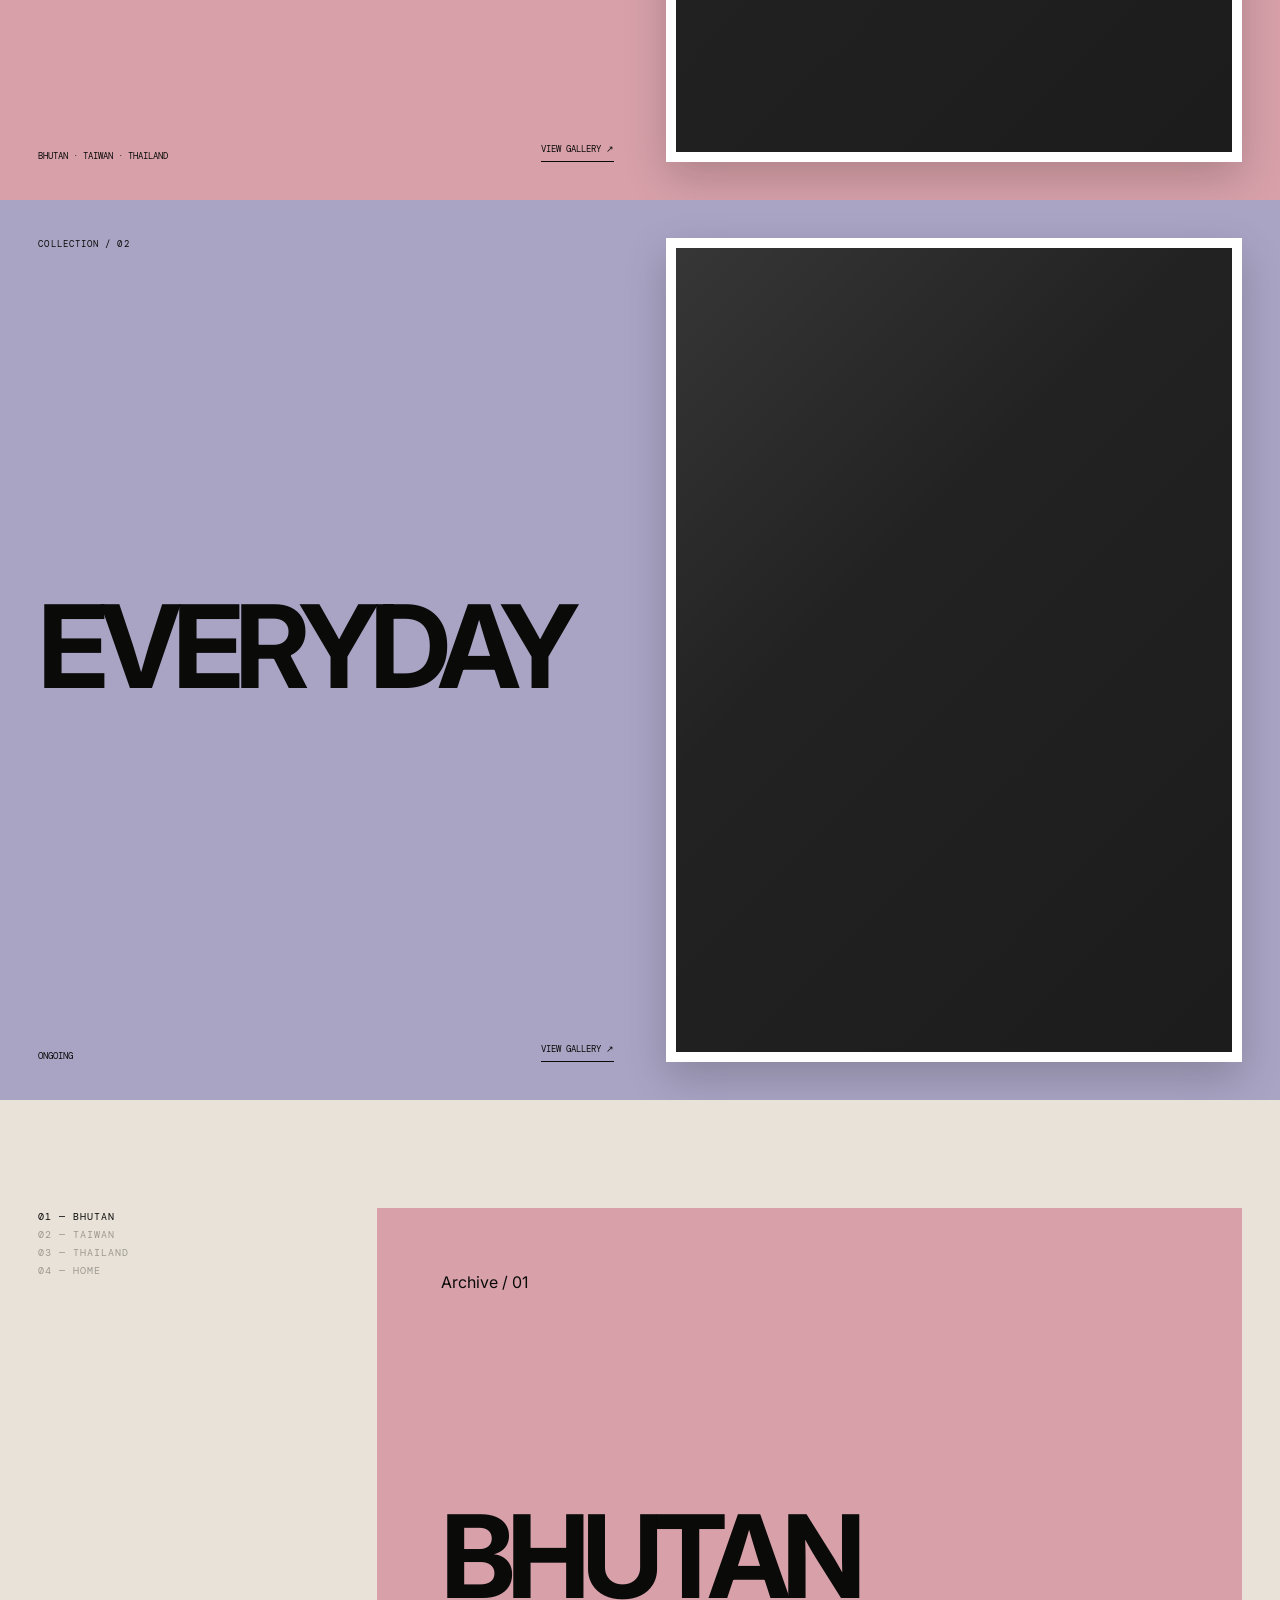
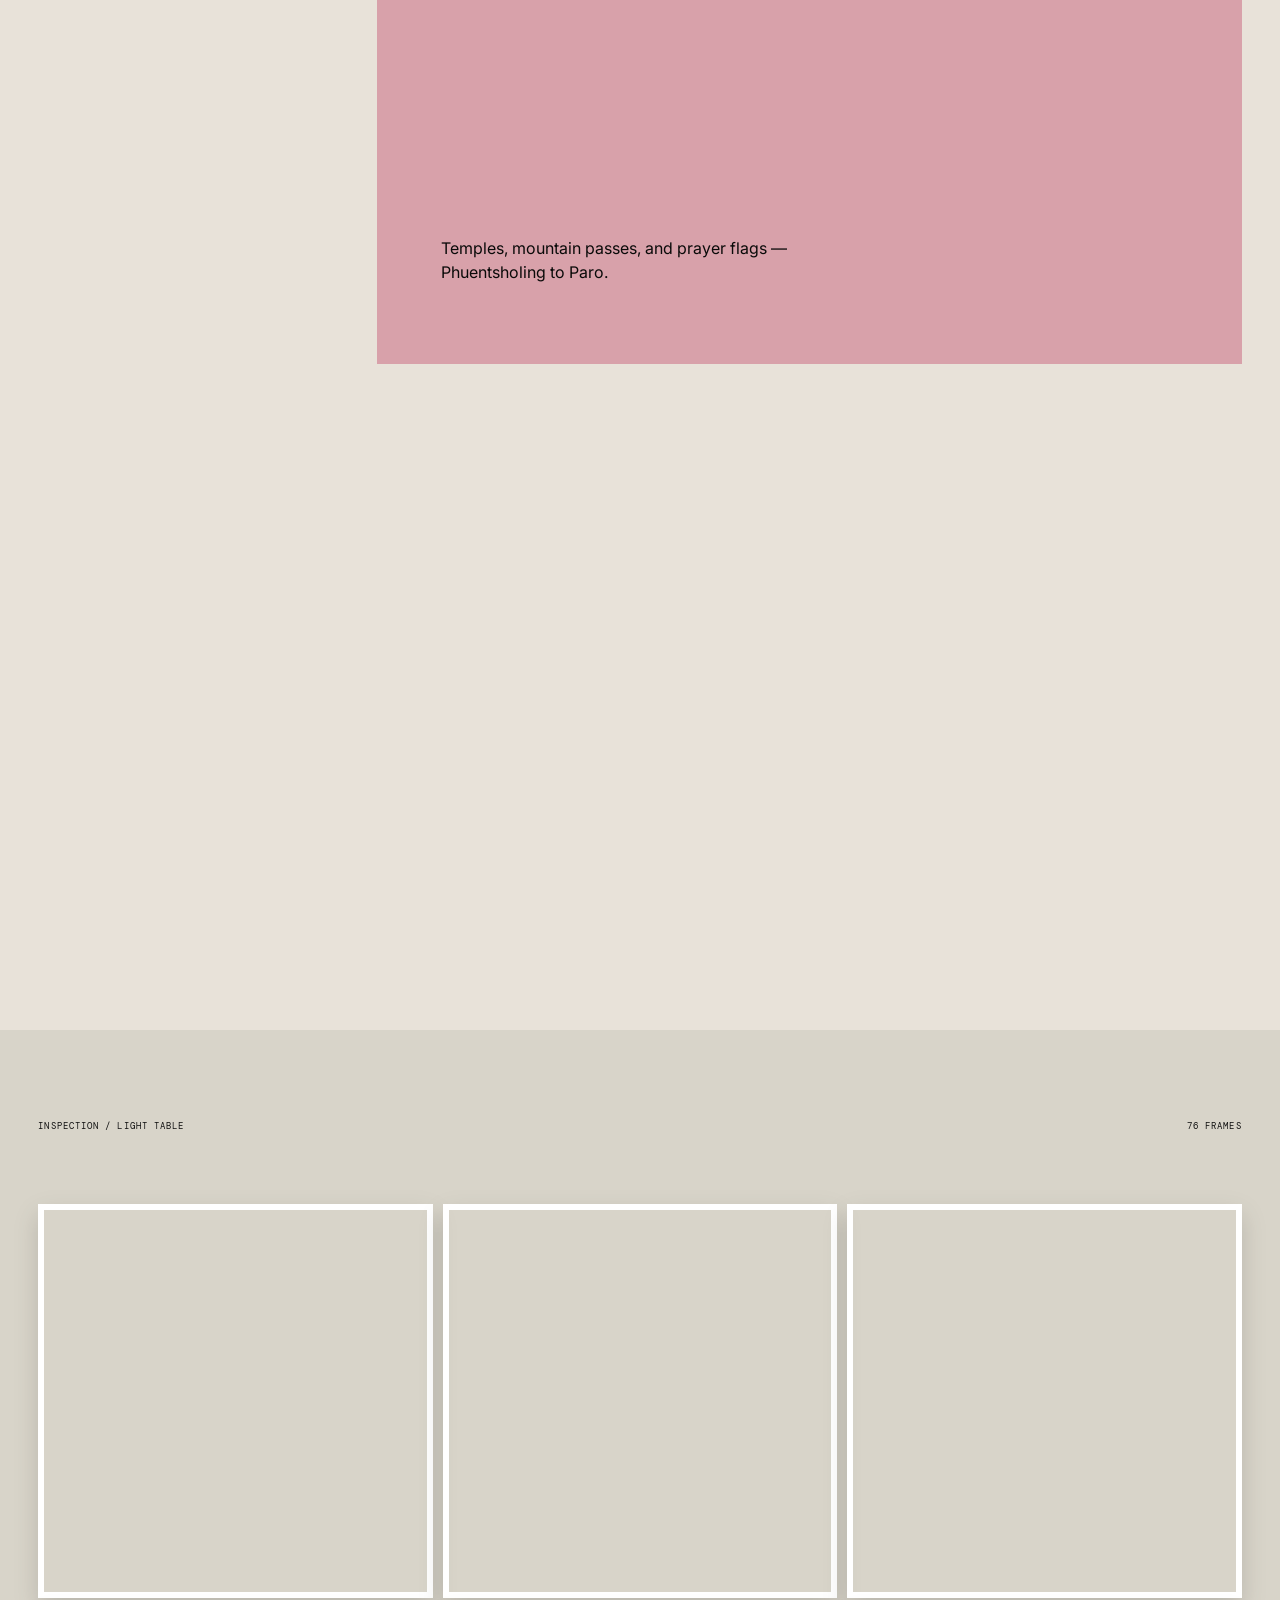
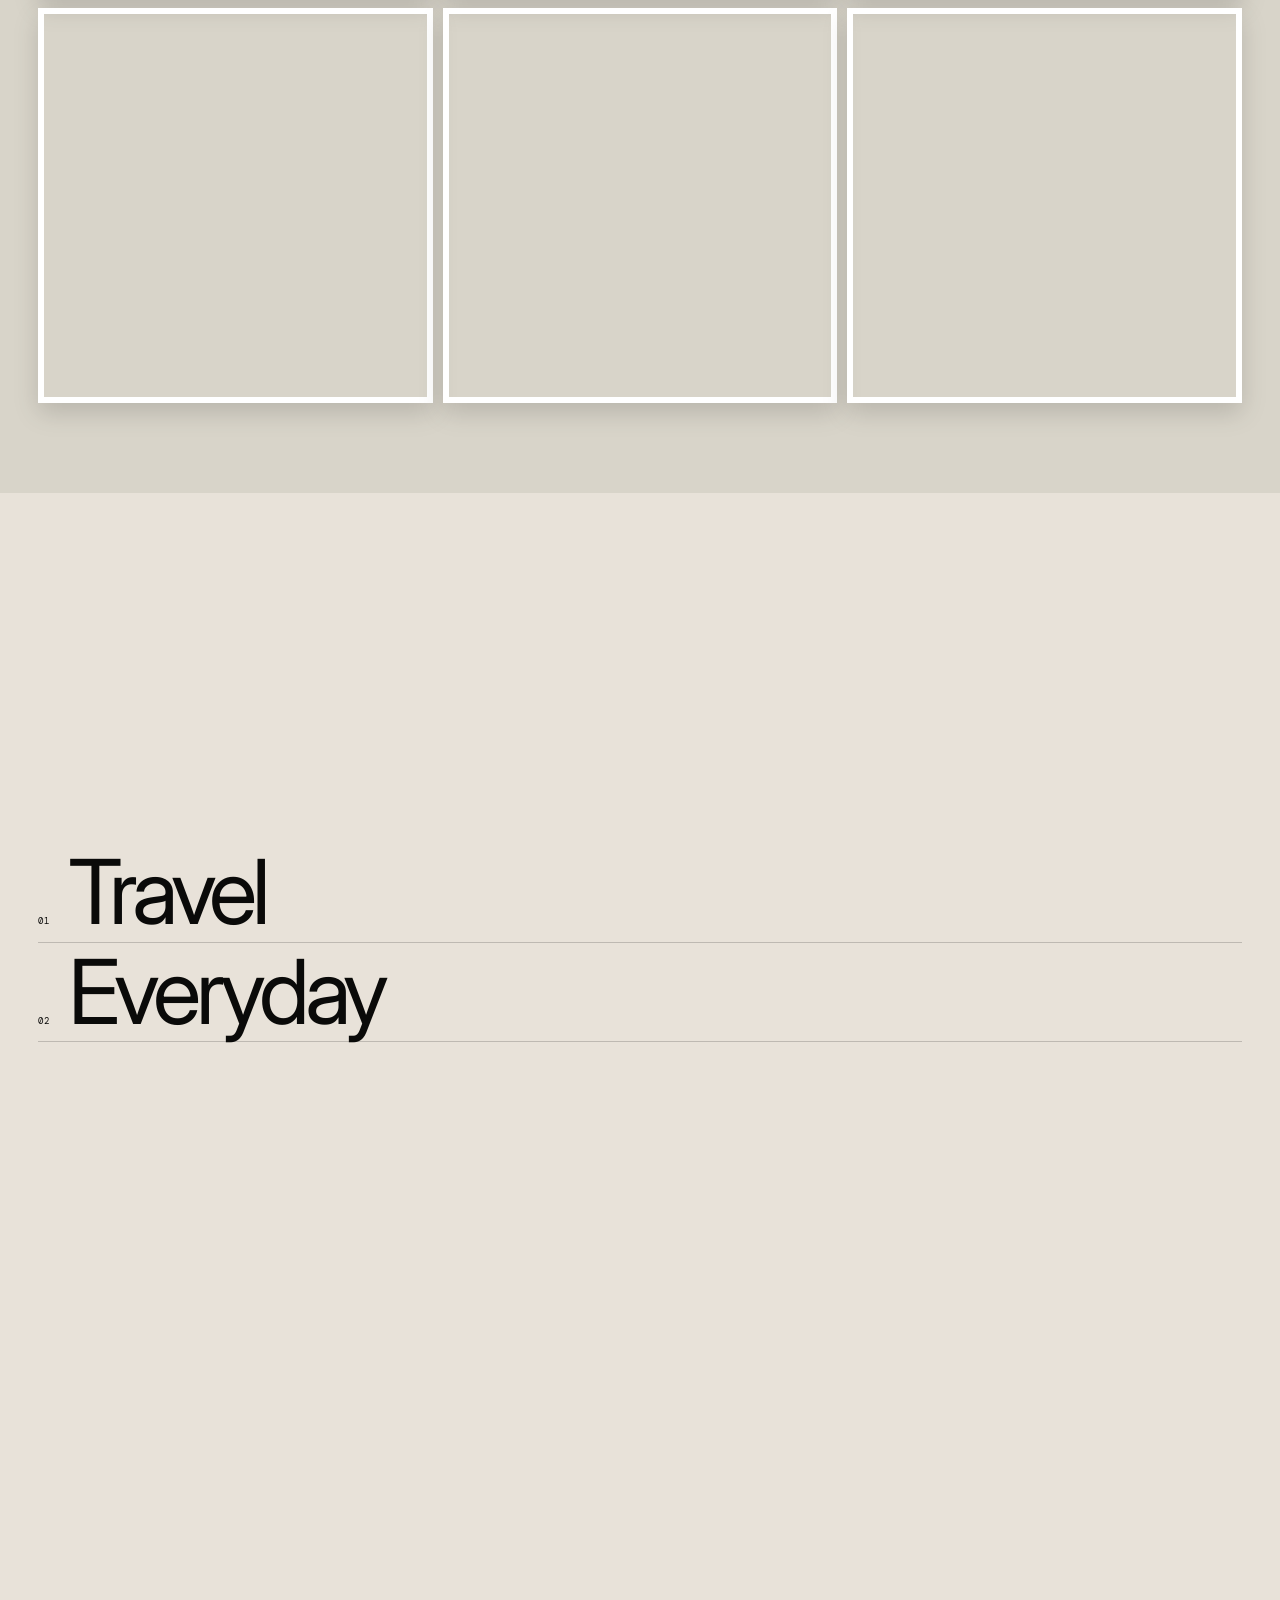
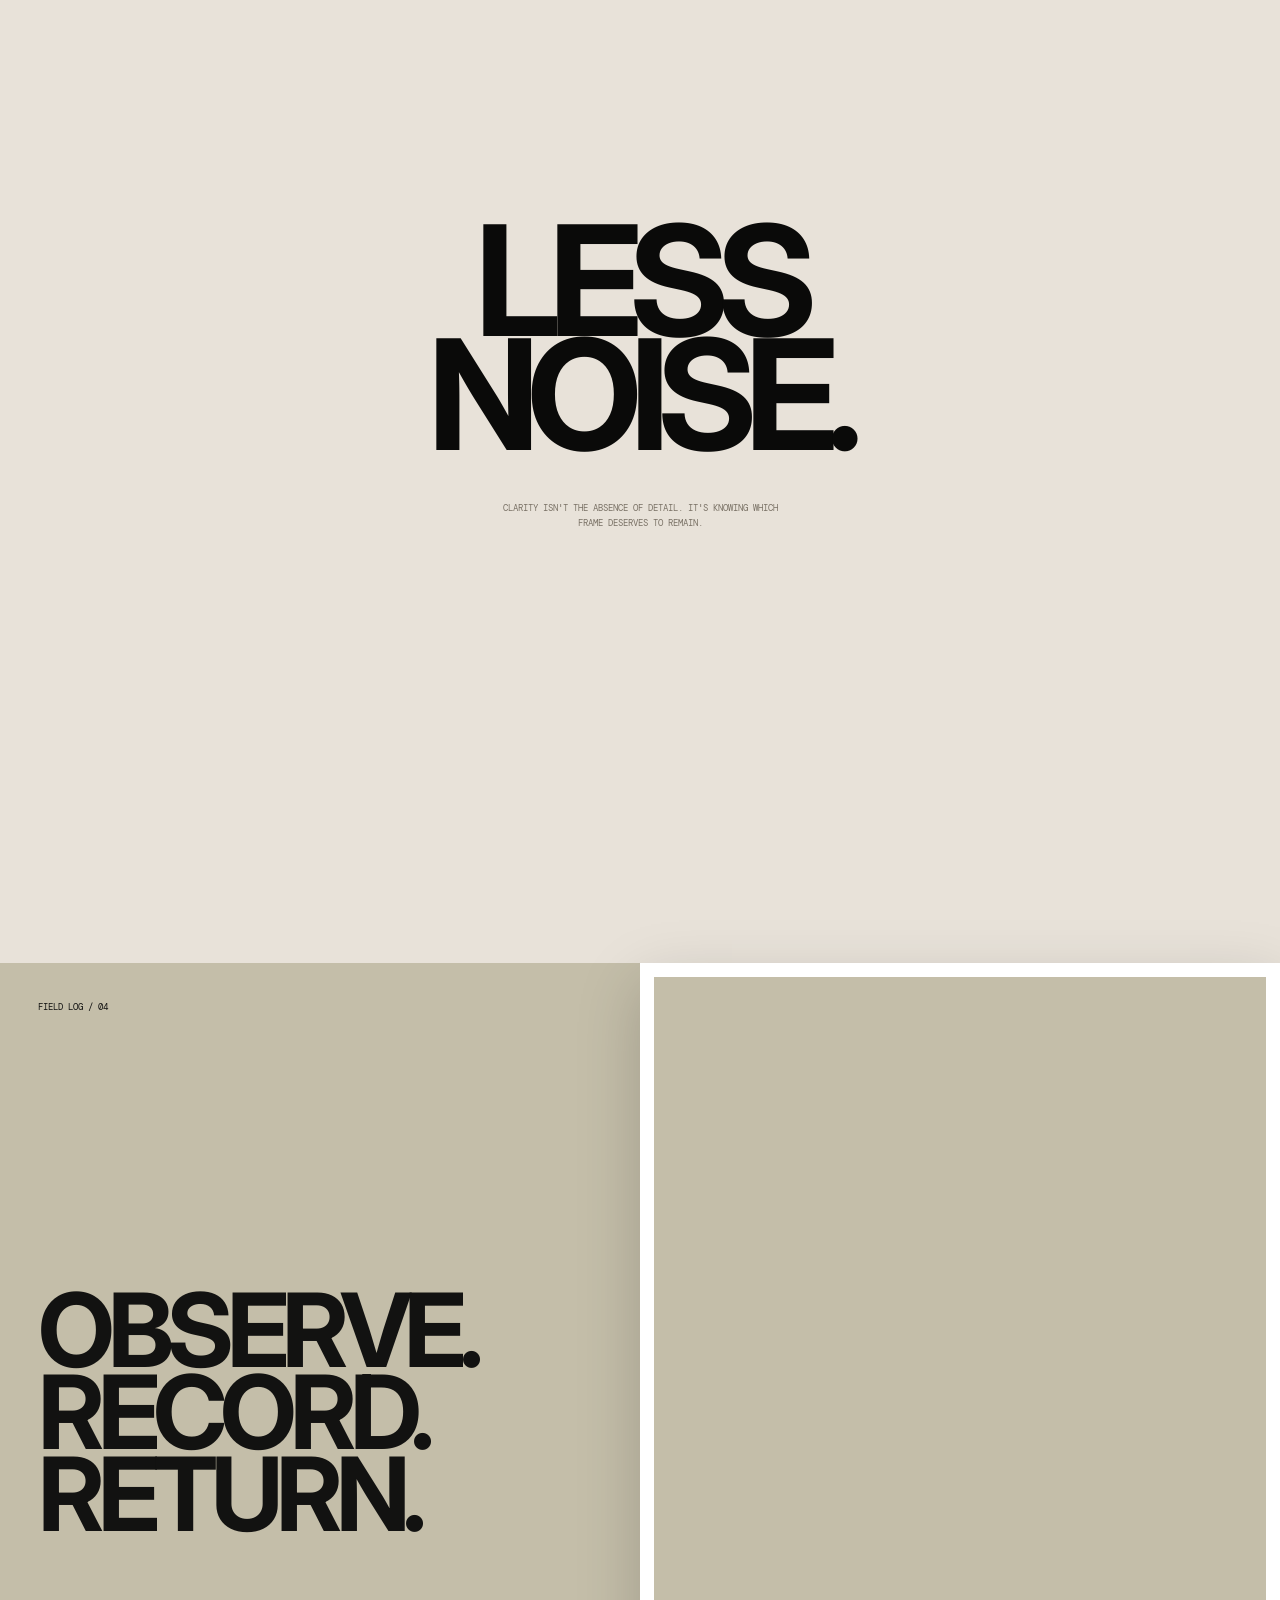
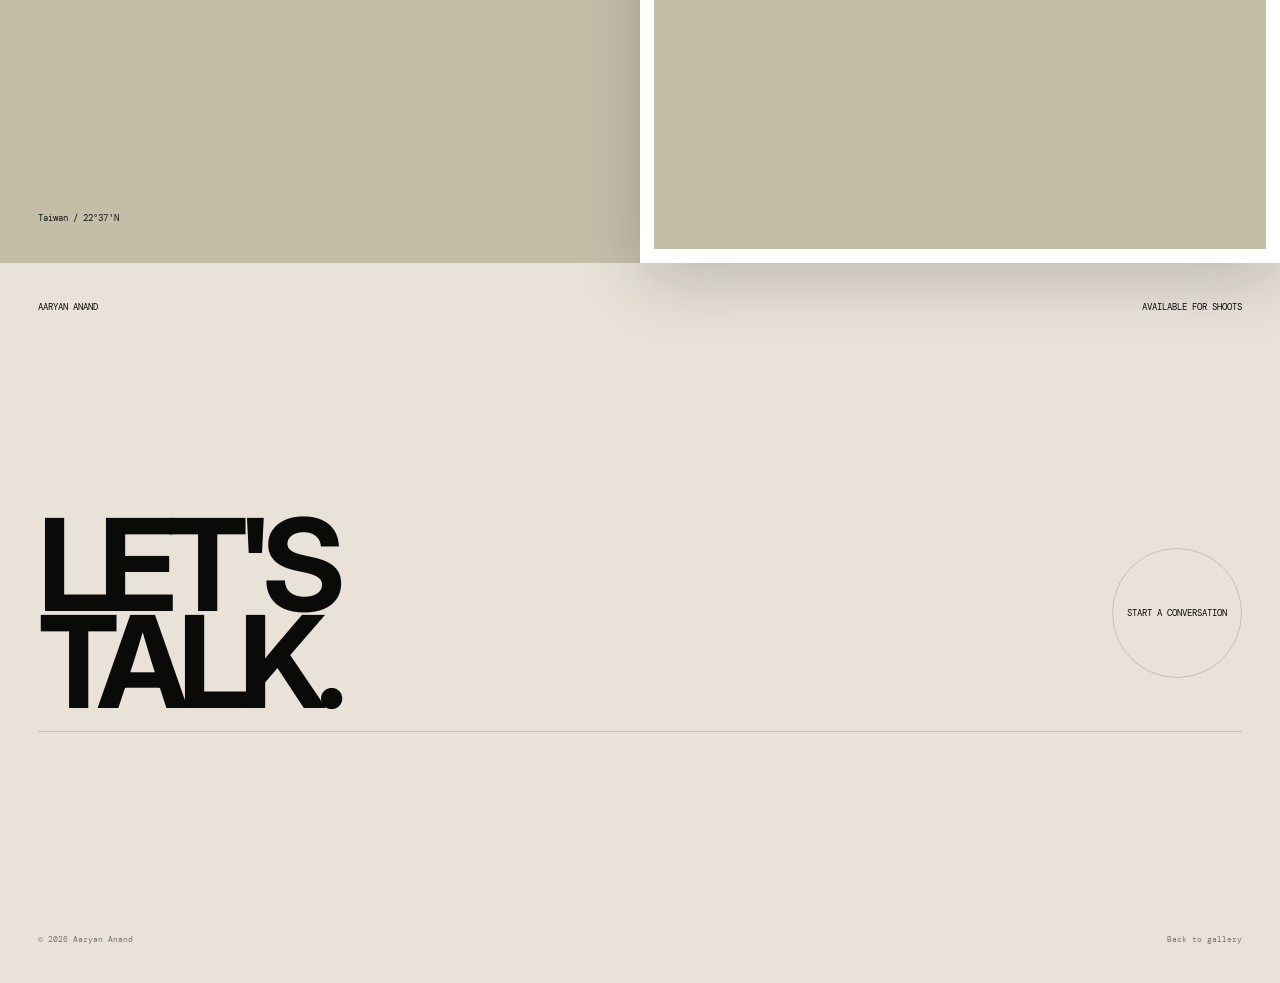
==== commit 9f8fa1c6: "Polish: fix hero description legibility, focus on real content only - hero-description had no explic" ====
--- a/preview-noir.html
+++ b/preview-noir.html
@@ -286,6 +286,10 @@
 
       font-size: 12px;
       line-height: 1.5;
+      color: #fff;
+      text-shadow:
+        0 2px 12px rgba(0, 0, 0, .55),
+        0 1px 4px rgba(0, 0, 0, .5);
     }
 
     .hero-index {
@@ -303,104 +307,6 @@
       writing-mode: vertical-rl;
 
       color: rgba(10,10,9,.6);
-    }
-
-    /* ---------------------------------------------------------
-       INTRO / PINNED BIO
-    --------------------------------------------------------- */
-
-    .bio {
-      min-height: 150vh;
-      position: relative;
-      background: var(--paper);
-      color: var(--black);
-    }
-
-    .bio-sticky {
-      position: sticky;
-      top: 0;
-
-      min-height: 100svh;
-
-      display: flex;
-      align-items: center;
-      justify-content: center;
-
-      padding: var(--pad);
-
-      overflow: hidden;
-    }
-
-    .bio-label {
-      position: absolute;
-      top: 30px;
-      left: var(--pad);
-
-      font-family: var(--mono);
-      font-size: 9px;
-      text-transform: uppercase;
-      letter-spacing: .12em;
-    }
-
-    .bio-copy {
-      max-width: 760px;
-    }
-
-    .bio-copy h2 {
-      margin: 0;
-
-      font-size: clamp(46px, 7vw, 110px);
-      line-height: .86;
-      letter-spacing: -.07em;
-    }
-
-    .bio-copy p {
-      max-width: 420px;
-      margin-top: 40px;
-
-      font-size: 15px;
-      line-height: 1.5;
-    }
-
-    .bio-portrait {
-      position: relative;
-
-      width: min(75%, 450px);
-      aspect-ratio: .75;
-
-      justify-self: center;
-
-      overflow: hidden;
-      border: 10px solid #fff;
-      box-shadow: 0 16px 40px rgba(10, 10, 9, .2);
-
-      background-image: url('images/travel/20260316_231208__DSC03764.jpg');
-      background-size: cover;
-      background-position: center;
-
-      filter: grayscale(.25);
-    }
-
-    .bio-portrait::after {
-      content: "";
-
-      position: absolute;
-      inset: 0;
-
-      background:
-        linear-gradient(
-          90deg,
-          transparent 30%,
-          rgba(255,255,255,.25),
-          transparent 70%
-        );
-
-      transform:
-        translateX(
-          calc(var(--bio-light, -100) * 1%)
-        );
-
-      transition: transform .15s linear;
     }
 
     /* ---------------------------------------------------------
@@ -504,7 +410,6 @@
 
     .project-one { background-image: url('images/travel/20260318_223300__DSC04176.jpg'); }
     .project-two { background-image: url('images/everyday/20260808_183142__DSC04086.jpg'); }
-    .project-three { background-image: url('images/everyday/DSCF2049.jpg'); }
 
     .pink {
       background-color: var(--pink);
@@ -915,20 +820,6 @@
         display: none;
       }
 
-      .bio {
-        min-height: auto;
-      }
-
-      .bio-sticky {
-        position: relative;
-
-        min-height: 100svh;
-      }
-
-      .bio-portrait {
-        width: 78%;
-      }
-
       .chapter {
         grid-template-columns: 1fr;
         min-height: auto;
@@ -1084,7 +975,7 @@
       </span>
 
       <p class="hero-description">
-        Travel, portrait, and everyday photography — moments from Bhutan, Taiwan, Thailand, and home.
+        Travel and everyday photography — moments from Bhutan, Taiwan, Thailand, and home.
       </p>
 
     </section>
@@ -1112,7 +1003,7 @@
         <div class="chapter-footer">
           <span>Bhutan · Taiwan · Thailand</span>
 
-          <a href="/" class="chapter-link">
+          <a href="/#section-travel" class="chapter-link">
             View gallery ↗
           </a>
         </div>
@@ -1149,7 +1040,7 @@
         <div class="chapter-footer">
           <span>Ongoing</span>
 
-          <a href="/" class="chapter-link">
+          <a href="/#section-everyday" class="chapter-link">
             View gallery ↗
           </a>
         </div>
@@ -1160,43 +1051,6 @@
 
         <div
           class="chapter-media-inner project-two"
-        ></div>
-
-      </div>
-
-    </section>
-
-
-    <!-- =======================================================
-         CHAPTER 03 — EVERYDAY II
-    ======================================================== -->
-
-    <section class="chapter green">
-
-      <div class="chapter-content">
-
-        <span class="chapter-number">
-          Collection / 03
-        </span>
-
-        <h2 class="chapter-title">
-          MOMENTS
-        </h2>
-
-        <div class="chapter-footer">
-          <span>Everyday · Unstaged</span>
-
-          <a href="/" class="chapter-link">
-            View gallery ↗
-          </a>
-        </div>
-
-      </div>
-
-      <div class="chapter-media">
-
-        <div
-          class="chapter-media-inner project-three"
         ></div>
 
       </div>
@@ -1330,24 +1184,9 @@
           Travel
         </a>
 
-        <a href="/#section-portraits" class="service">
+        <a href="/#section-everyday" class="service">
           <small>02</small>
-          Portrait
-        </a>
-
-        <a href="/#section-everyday" class="service">
-          <small>03</small>
-          Documentary
-        </a>
-
-        <a href="/#section-everyday" class="service">
-          <small>04</small>
-          Street
-        </a>
-
-        <a href="/#section-everyday" class="service">
-          <small>05</small>
-          Film
+          Everyday
         </a>
 
       </div>
